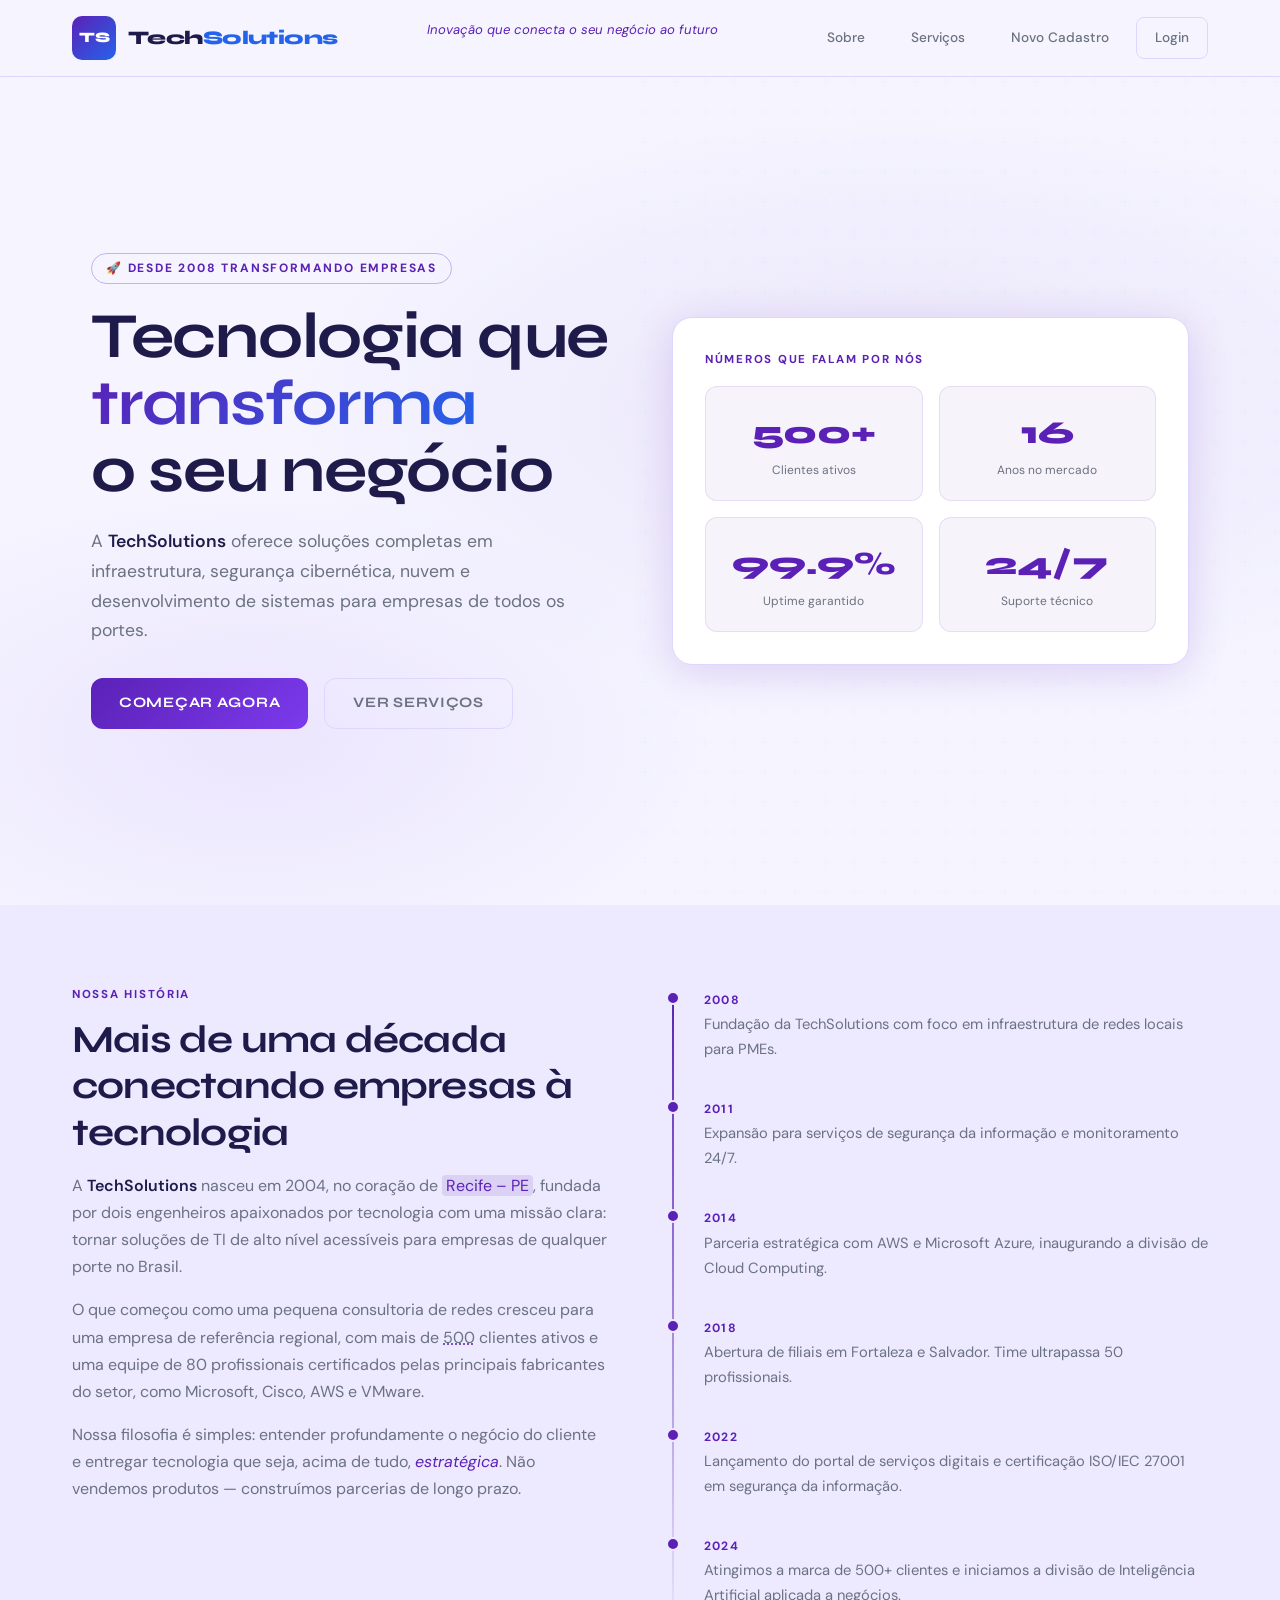
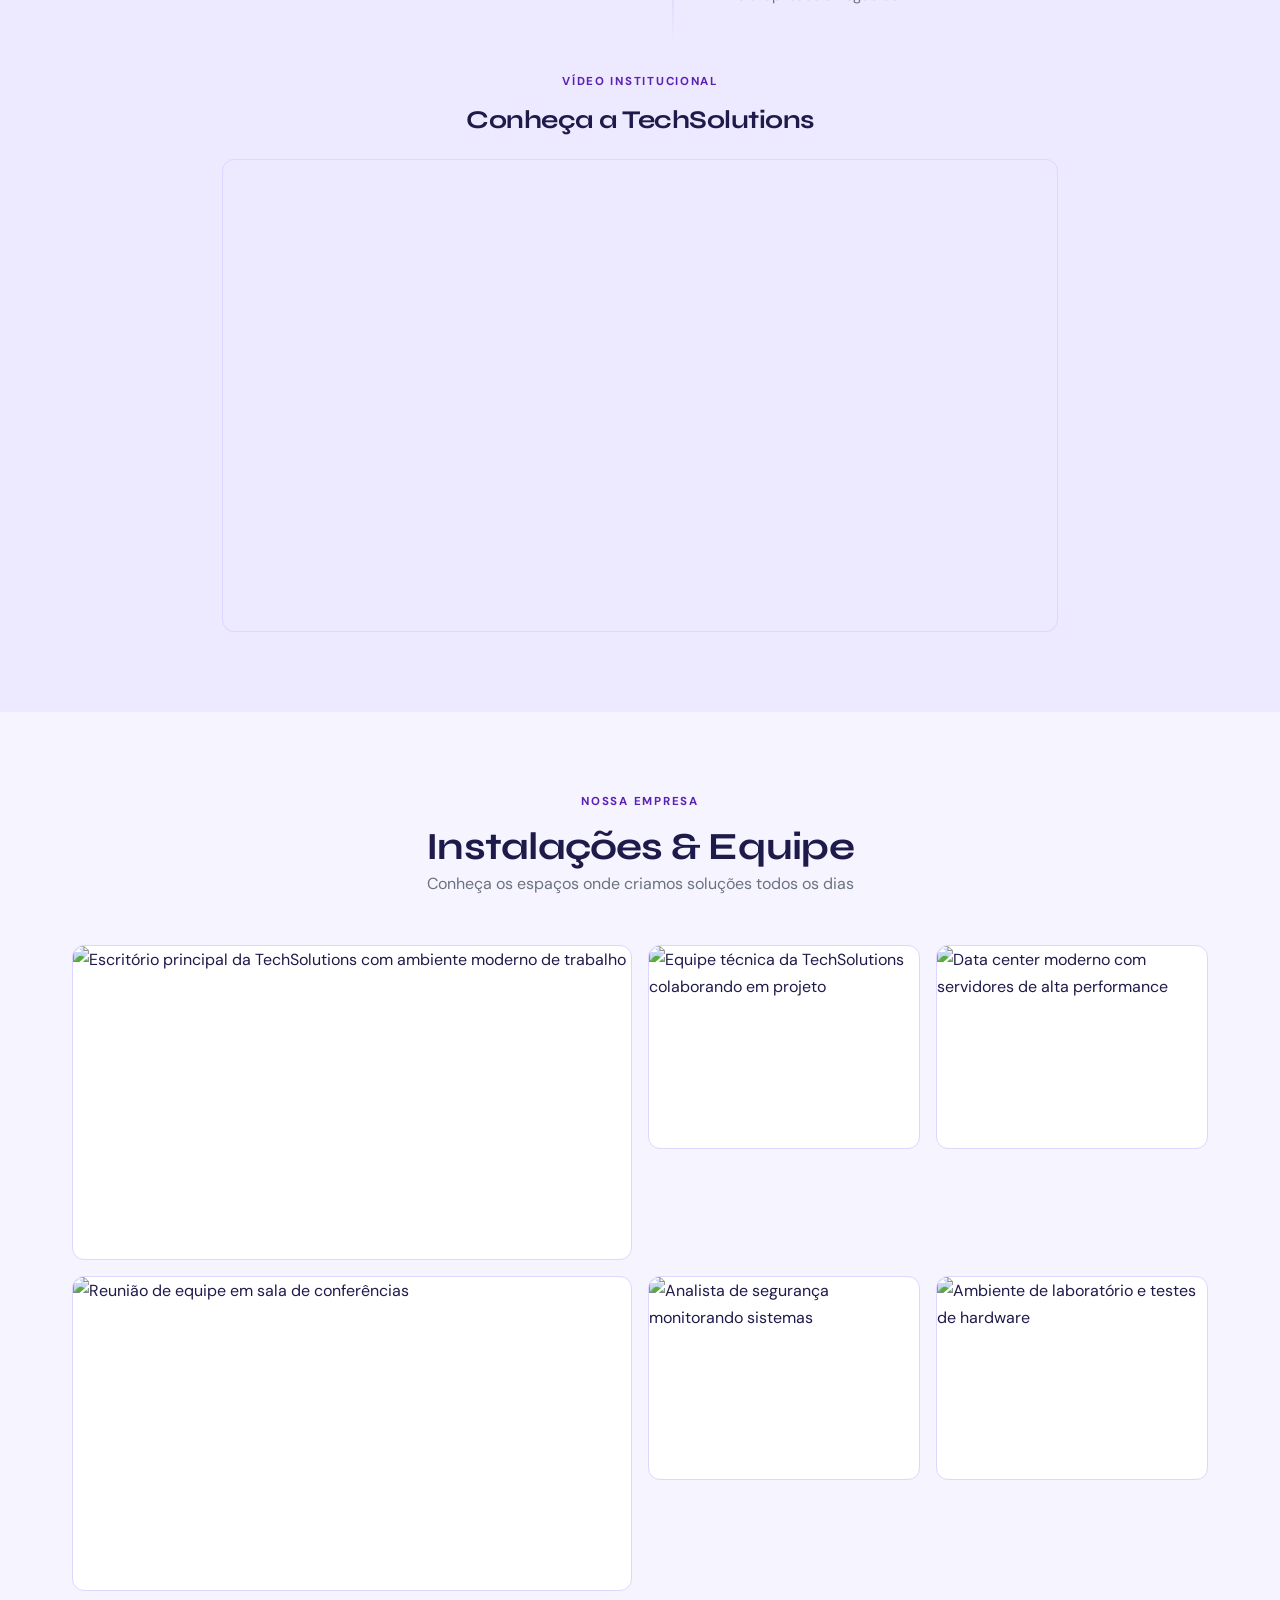
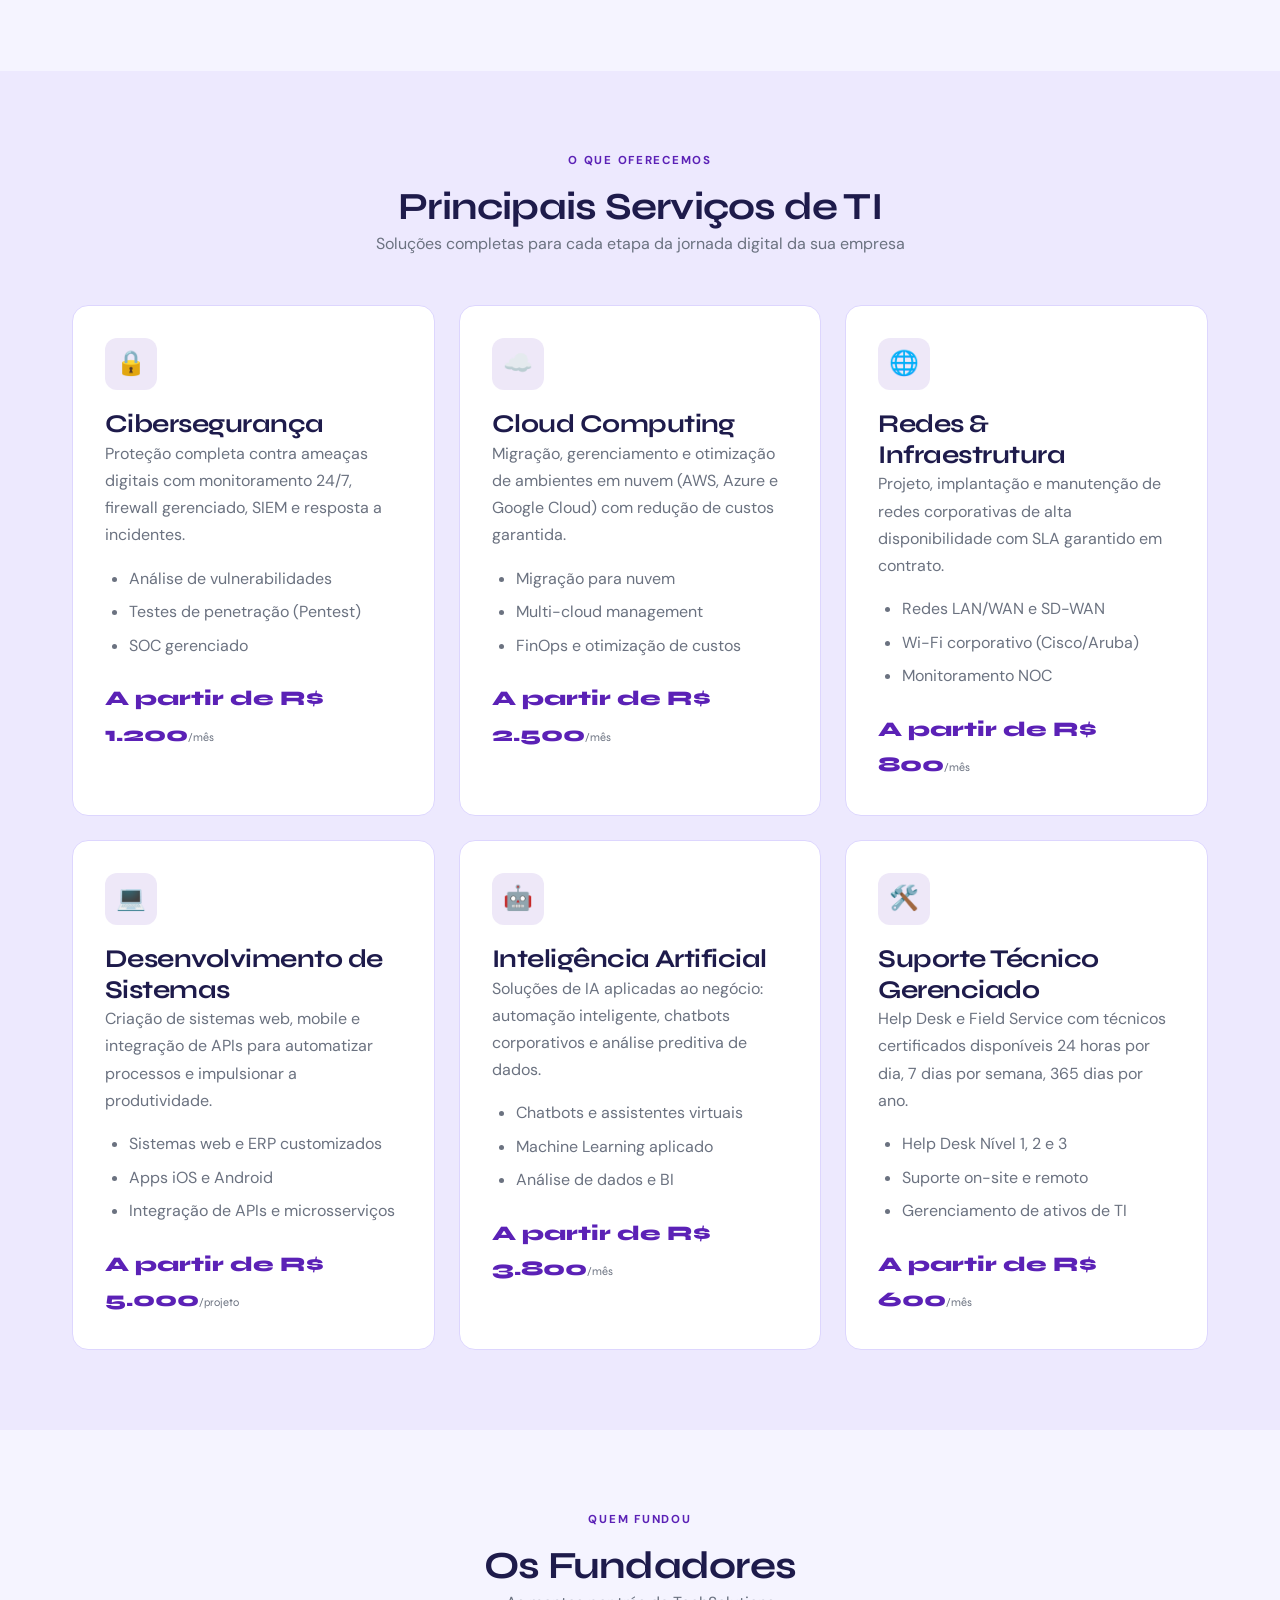
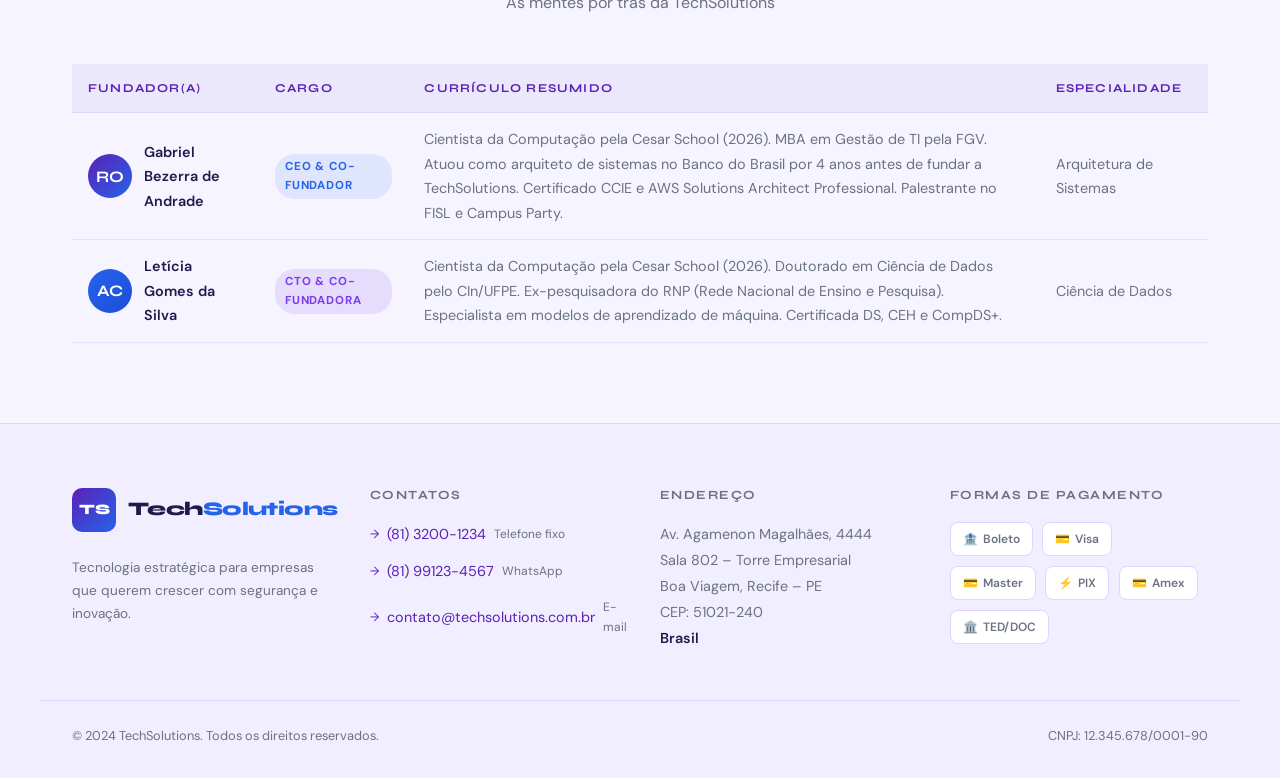
==== projeto_site/index.html @ 1d46d471 "Add files via upload" ====
<!DOCTYPE html>
<html lang="pt-BR">
<head>
  <meta charset="UTF-8" />
  <meta name="viewport" content="width=device-width, initial-scale=1.0" />
  <title>TechSolutions – Tecnologia que transforma</title>
  <link rel="stylesheet" href="style.css" />
  <style>

    header {
      position: sticky;
      top: 0;
      z-index: 100;
      background: rgba(245, 244, 255, 0.92);
      backdrop-filter: blur(20px);
      border-bottom: 1px solid var(--cor-borda);
    }

    .header-inner {
      display: flex;
      align-items: center;
      justify-content: space-between;
      padding: 1rem 2rem;
      max-width: 1200px;
      margin: 0 auto;
    }

    .header-frase {
      font-size: 0.82rem;
      color: var(--cor-texto-suave);
      font-style: italic;
      display: none;
    }

    nav[data-tipo="principal"] {
      display: flex;
      align-items: center;
      gap: 0.5rem;
    }

    nav[data-tipo="principal"] a {
      padding: 8px 18px;
      border-radius: 8px;
      font-size: 0.85rem;
      font-weight: 500;
      color: var(--cor-texto-suave);
      transition: var(--transicao);
      border: 1.5px solid transparent;
    }

    nav[data-tipo="principal"] a:hover {
      color: var(--cor-primaria);
      text-shadow: none;
      background: rgba(91, 33, 182, 0.06);
    }

    nav[data-tipo="principal"] a.link-login {
      border-color: var(--cor-borda);
    }

    nav[data-tipo="principal"] a.link-login:hover {
      border-color: var(--cor-primaria);
      color: var(--cor-primaria);
    }

    .link-servicos {
      display: none; 
    }

    body.logado .link-servicos {
      display: inline-flex;
      align-items: center;
      padding: 8px 18px;
      background: linear-gradient(135deg, var(--cor-primaria), #2563eb);
      border-radius: 8px;
      font-size: 0.85rem;
      font-weight: 700;
      color: #fff !important;
      text-shadow: none !important;
    }

    .hero {
      min-height: 92vh;
      display: flex;
      align-items: center;
      background:
        radial-gradient(ellipse 80% 60% at 70% 40%, rgba(91,33,182,0.07) 0%, transparent 60%),
        radial-gradient(ellipse 60% 50% at 20% 80%, rgba(124,58,237,0.08) 0%, transparent 60%),
        var(--cor-fundo);
      overflow: hidden;
      position: relative;
    }

    .hero::before {
      content: '';
      position: absolute;
      top: 0; right: 0;
      width: 50%;
      height: 100%;
      background: url("data:image/svg+xml,%3Csvg width='60' height='60' viewBox='0 0 60 60' xmlns='http://www.w3.org/2000/svg'%3E%3Cg fill='none' fill-rule='evenodd'%3E%3Cg fill='%2300d4ff' fill-opacity='0.03'%3E%3Cpath d='M36 34v-4h-2v4h-4v2h4v4h2v-4h4v-2h-4zm0-30V0h-2v4h-4v2h4v4h2V6h4V4h-4zM6 34v-4H4v4H0v2h4v4h2v-4h4v-2H6zM6 4V0H4v4H0v2h4v4h2V6h4V4H6z'/%3E%3C/g%3E%3C/g%3E%3C/svg%3E") repeat;
      opacity: 0.5;
      pointer-events: none;
    }

    .hero-conteudo {
      max-width: 1200px;
      margin: 0 auto;
      padding: 0 2rem;
      display: grid;
      grid-template-columns: 1fr 1fr;
      gap: 4rem;
      align-items: center;
    }

    .hero-texto { animation: fadeInUp 0.7s ease both; }

    .hero-kicker {
      display: inline-block;
      font-size: 0.75rem;
      font-weight: 700;
      text-transform: uppercase;
      letter-spacing: 0.15em;
      color: var(--cor-primaria);
      margin-bottom: 1.2rem;
      padding: 4px 14px;
      border: 1px solid rgba(91,33,182,0.3);
      border-radius: 20px;
    }

    .hero-titulo {
      font-size: clamp(2.5rem, 5vw, 4rem);
      line-height: 1.05;
      margin-bottom: 1.4rem;
    }

    .hero-titulo .destaque {
      background: linear-gradient(135deg, var(--cor-primaria), var(--cor-secundaria));
      -webkit-background-clip: text;
      -webkit-text-fill-color: transparent;
      background-clip: text;
    }

    .hero-desc {
      font-size: 1.1rem;
      margin-bottom: 2rem;
      max-width: 480px;
    }

    .hero-ctas {
      display: flex;
      gap: 1rem;
      flex-wrap: wrap;
    }

    .hero-visual {
      animation: fadeInUp 0.7s 0.2s ease both;
      display: flex;
      justify-content: center;
    }

    .hero-card {
      background: var(--cor-card);
      border: 1px solid var(--cor-borda);
      border-radius: 20px;
      padding: 2rem;
      width: 100%;
      max-width: 580px;
      box-shadow: var(--sombra-forte);
      animation: glow 3s ease-in-out infinite;
    }

    .stat-grid {
      display: grid;
      grid-template-columns: 1fr 1fr;
      gap: 1rem;
      margin-top: 1rem;
    }

    .stat-item {
      background: rgba(91,33,182,0.05);
      border: 1px solid rgba(91,33,182,0.1);
      border-radius: 12px;
      padding: 1.2rem;
      text-align: center;
    }

    .stat-num {
      font-family: var(--fonte-titulo);
      font-size: 2rem;
      font-weight: 800;
      color: var(--cor-primaria);
    }

    .stat-label {
      font-size: 0.75rem;
      color: var(--cor-texto-suave);
      margin: 0;
    }

    /* --- Seções gerais --- */
    section {
      padding: 5rem 0;
    }

    .section-header {
      text-align: center;
      margin-bottom: 3rem;
    }

    .section-kicker {
      font-size: 0.72rem;
      font-weight: 700;
      text-transform: uppercase;
      letter-spacing: 0.15em;
      color: var(--cor-primaria);
      margin-bottom: 0.8rem;
    }

    .sobre {
      background: var(--cor-fundo2);
    }

    .sobre-grid {
      display: grid;
      grid-template-columns: 1fr 1fr;
      gap: 4rem;
      align-items: start;
      max-width: 1200px;
      margin: 0 auto;
      padding: 0 2rem;
    }

    .timeline {
      position: relative;
      padding-left: 2rem;
    }

    .timeline::before {
      content: '';
      position: absolute;
      left: 0;
      top: 8px;
      bottom: 0;
      width: 2px;
      background: linear-gradient(180deg, var(--cor-primaria), transparent);
    }

    .timeline-item {
      position: relative;
      margin-bottom: 2rem;
    }

    .timeline-item::before {
      content: '';
      position: absolute;
      left: -2.4rem;
      top: 6px;
      width: 10px;
      height: 10px;
      border-radius: 50%;
      background: var(--cor-primaria);
      border: 2px solid var(--cor-fundo2);
    }

    .timeline-ano {
      font-size: 0.75rem;
      color: var(--cor-primaria);
      font-weight: 700;
      text-transform: uppercase;
      letter-spacing: 0.1em;
    }

    .timeline-texto { font-size: 0.92rem; }

    /* --- Vídeo --- */
    .video-wrapper {
      position: relative;
      padding-bottom: 56.25%;
      height: 0;
      overflow: hidden;
      border-radius: var(--raio);
      border: 1px solid var(--cor-borda);
    }

    .video-wrapper iframe {
      position: absolute;
      top: 0; left: 0;
      width: 100%;
      height: 100%;
    }

    .galeria {
      background: var(--cor-fundo);
    }

    .galeria-grid {
      display: grid;
      grid-template-columns: repeat(4, 1fr);
      grid-template-rows: auto auto;
      gap: 1rem;
      max-width: 1200px;
      margin: 0 auto;
      padding: 0 2rem;
    }

    .galeria-item {
      border-radius: var(--raio);
      overflow: hidden;
      position: relative;
      background: var(--cor-card);
      border: 1px solid var(--cor-borda);
      aspect-ratio: 4/3;
    }

    .galeria-item:nth-child(1) {
      grid-column: span 2;
      aspect-ratio: 16/9;
    }

    .galeria-item:nth-child(4) {
      grid-column: span 2;
      aspect-ratio: 16/9;
    }

    .galeria-item figure {
      width: 100%;
      height: 100%;
      margin: 0;
    }

    .galeria-item img {
      width: 100%;
      height: 100%;
      object-fit: cover;
      transition: transform 0.5s ease;
      display: block;
    }

    .galeria-item:hover img {
      transform: scale(1.05);
    }

    .galeria-item figcaption {
      position: absolute;
      bottom: 0;
      left: 0;
      right: 0;
      padding: 0.8rem 1rem;
      background: linear-gradient(transparent, rgba(0,0,0,0.7));
      font-size: 0.8rem;
      color: rgba(255,255,255,0.8);
      opacity: 0;
      transition: var(--transicao);
    }

    .galeria-item:hover figcaption {
      opacity: 1;
    }

    /* Placeholder SVG interno para as imagens */
    .img-placeholder {
      width: 100%;
      height: 100%;
      display: flex;
      flex-direction: column;
      align-items: center;
      justify-content: center;
      gap: 0.5rem;
      color: var(--cor-texto-suave);
      font-size: 0.8rem;
    }

    .img-placeholder svg {
      opacity: 0.3;
    }

    /* --- Serviços --- */
    .servicos {
      background: var(--cor-fundo2);
      overflow: hidden;
    }

    .servicos-grid {
      display: grid;
      grid-template-columns: repeat(3, 1fr);
      gap: 1.5rem;
      max-width: 1200px;
      margin: 0 auto;
      padding: 0 2rem;
    }

    .servico-card {
      background: var(--cor-card);
      border: 1px solid var(--cor-borda);
      border-radius: 16px;
      padding: 2rem;
      transition: var(--transicao);
      position: relative;
      overflow: hidden;
    }

    .servico-card::before {
      content: '';
      position: absolute;
      top: 0; left: 0;
      right: 0;
      height: 3px;
      background: linear-gradient(90deg, var(--cor-primaria), var(--cor-secundaria));
      opacity: 0;
      transition: var(--transicao);
    }

    .servico-card:hover {
      transform: translateY(-4px);
      border-color: rgba(91,33,182,0.2);
      box-shadow: var(--sombra-forte);
    }

    .servico-card:hover::before {
      opacity: 1;
    }

    .servico-icone {
      width: 52px;
      height: 52px;
      border-radius: 12px;
      background: rgba(91,33,182,0.1);
      display: flex;
      align-items: center;
      justify-content: center;
      margin-bottom: 1.2rem;
      font-size: 1.5rem;
    }

    .servico-preco {
      display: inline-block;
      margin-top: 1rem;
      font-family: var(--fonte-titulo);
      font-size: 1.3rem;
      font-weight: 800;
      color: var(--cor-primaria);
    }

    .servico-preco small {
      font-size: 0.7rem;
      color: var(--cor-texto-suave);
      font-weight: 400;
    }

    /* --- Fundadores --- */
    .fundadores { background: var(--cor-fundo); }

    .fundadores-wrapper {
      max-width: 1200px;
      margin: 0 auto;
      padding: 0 2rem;
      overflow-x: auto;
    }

    /* Uso de tabela para layout de fundadores */
    table.tabela-fundadores {
      width: 100%;
      border-collapse: separate;
      border-spacing: 0;
    }

    table.tabela-fundadores thead {
      position: sticky;
      top: 0;
    }

    table.tabela-fundadores tbody tr {
      transition: var(--transicao);
    }

    table.tabela-fundadores td:first-child {
      font-weight: 600;
      color: var(--cor-texto);
    }

    .avatar-cell {
      display: flex;
      align-items: center;
      gap: 12px;
    }

    .avatar {
      width: 44px;
      height: 44px;
      border-radius: 50%;
      background: linear-gradient(135deg, var(--cor-primaria), var(--cor-secundaria));
      display: flex;
      align-items: center;
      justify-content: center;
      font-family: var(--fonte-titulo);
      font-weight: 700;
      font-size: 1rem;
      color: #fff;
      flex-shrink: 0;
    }

    /* --- Footer --- */
    footer {
      background: #f0eeff;
      border-top: 1px solid var(--cor-borda);
      padding: 4rem 0 2rem;
    }

    .footer-grid {
      display: grid;
      grid-template-columns: 1fr 1fr 1fr 1fr;
      gap: 2rem;
      max-width: 1200px;
      margin: 0 auto;
      padding: 0 2rem 3rem;
      border-bottom: 1px solid var(--cor-borda);
    }

    .footer-col h4 {
      font-size: 0.78rem;
      text-transform: uppercase;
      letter-spacing: 0.12em;
      color: var(--cor-texto-suave);
      margin-bottom: 1.2rem;
    }

    /* Lista de contatos no footer */
    ul.lista-contatos {
      list-style: none;
      padding: 0;
    }

    ul.lista-contatos li {
      display: flex;
      align-items: center;
      gap: 8px;
      margin-bottom: 0.8rem;
      font-size: 0.9rem;
    }

    ul.lista-contatos li::before {
      content: '→';
      color: var(--cor-primaria);
      font-size: 0.75rem;
    }

    /* Ícones de pagamento */
    .pagamentos {
      display: flex;
      flex-wrap: wrap;
      gap: 0.6rem;
      margin-top: 0.5rem;
    }

    .pagamento-item {
      background: var(--cor-card);
      border: 1px solid var(--cor-borda);
      border-radius: 8px;
      padding: 6px 12px;
      font-size: 0.75rem;
      font-weight: 600;
      color: var(--cor-texto-suave);
      display: flex;
      align-items: center;
      gap: 5px;
    }

    .pagamento-item figure {
      margin: 0;
      line-height: 1;
    }

    .footer-bottom {
      max-width: 1200px;
      margin: 0 auto;
      padding: 1.5rem 2rem 0;
      display: flex;
      justify-content: space-between;
      align-items: center;
      font-size: 0.8rem;
      color: var(--cor-texto-suave);
    }

    /* --- Responsivo --- */
    @media (max-width: 768px) {
      .hero-conteudo { grid-template-columns: 1fr; }
      .hero-visual { display: none; }
      .sobre-grid { grid-template-columns: 1fr; }
      .servicos-grid { grid-template-columns: 1fr; }
      .galeria-grid { grid-template-columns: 1fr 1fr; }
      .galeria-item:nth-child(1),
      .galeria-item:nth-child(4) { grid-column: span 2; }
      .footer-grid { grid-template-columns: 1fr 1fr; }
      .header-inner { flex-wrap: wrap; gap: 1rem; }
      nav[data-tipo="principal"] { flex-wrap: wrap; }
    }

    @media (min-width: 900px) {
      .header-frase { display: block; }
    }
  </style>
</head>
<body>

<!-- ===================== HEADER ===================== -->
<header>
  <div class="header-inner">

    <a href="index.html" class="logo">
      <div class="logo-icone">TS</div>
      <span class="logo-texto">Tech<span>Solutions</span></span>
    </a>

    <p class="header-frase"><em>Inovação que conecta o seu negócio ao futuro</em></p>

    <nav data-tipo="principal" aria-label="Navegação principal">
      <a href="#sobre">Sobre</a>
      <a href="#servicos">Serviços</a>
      <a href="cadastro.html">Novo Cadastro</a>
      <a href="login.html" class="link-login">Login</a>
      <a href="solicitacao.html" class="link-servicos">Solicitar Serviço</a>
    </nav>

  </div>
</header>

<!-- ===================== HERO ===================== -->
<main>
  <section class="hero" id="home">
    <div class="hero-conteudo">

      <div class="hero-texto">
        <span class="hero-kicker">🚀 Desde 2008 transformando empresas</span>
        <h1 class="hero-titulo">
          Tecnologia que<br>
          <span class="destaque">transforma</span><br>
          o seu negócio
        </h1>
        <p class="hero-desc">
          A <strong>TechSolutions</strong> oferece soluções completas em
          infraestrutura, segurança cibernética, nuvem e desenvolvimento de sistemas
          para empresas de todos os portes.
        </p>
        <div class="hero-ctas">
          <a href="cadastro.html" class="btn btn-primario">Começar Agora</a>
          <a href="#servicos" class="btn btn-secundario">Ver Serviços</a>
        </div>
      </div>

      <div class="hero-visual">
        <div class="hero-card">
          <p class="section-kicker">Números que falam por nós</p>
          <div class="stat-grid">
            <div class="stat-item">
              <div class="stat-num">500+</div>
              <p class="stat-label">Clientes ativos</p>
            </div>
            <div class="stat-item">
              <div class="stat-num">16</div>
              <p class="stat-label">Anos no mercado</p>
            </div>
            <div class="stat-item">
              <div class="stat-num">99.9%</div>
              <p class="stat-label">Uptime garantido</p>
            </div>
            <div class="stat-item">
              <div class="stat-num">24/7</div>
              <p class="stat-label">Suporte técnico</p>
            </div>
          </div>
        </div>
      </div>

    </div>
  </section>

  <!-- ===================== SOBRE / HISTÓRIA ===================== -->
  <section class="sobre" id="sobre">
    <div class="sobre-grid">

      <div>
        <p class="section-kicker">Nossa história</p>
        <h2>Mais de uma década conectando empresas à tecnologia</h2>
        <p class="mt-2">
          A <strong>TechSolutions</strong> nasceu em 2004, no coração de
          <mark>Recife – PE</mark>, fundada por dois engenheiros apaixonados por
          tecnologia com uma missão clara: tornar soluções de TI de alto nível
          acessíveis para empresas de qualquer porte no Brasil.
        </p>
        <p>
          O que começou como uma pequena consultoria de redes cresceu para uma
          empresa de referência regional, com mais de <abbr title="quinhentos">500</abbr>
          clientes ativos e uma equipe de 80 profissionais certificados pelas
          principais fabricantes do setor, como Microsoft, Cisco, AWS e VMware.
        </p>
        <p>
          Nossa filosofia é simples: entender profundamente o negócio do cliente
          e entregar tecnologia que seja, acima de tudo, <em>estratégica</em>.
          Não vendemos produtos — construímos parcerias de longo prazo.
        </p>
      </div>

      <div class="timeline" aria-label="Linha do tempo da empresa">
        <div class="timeline-item">
          <span class="timeline-ano">2008</span>
          <p class="timeline-texto">Fundação da TechSolutions com foco em infraestrutura de redes locais para PMEs.</p>
        </div>
        <div class="timeline-item">
          <span class="timeline-ano">2011</span>
          <p class="timeline-texto">Expansão para serviços de segurança da informação e monitoramento 24/7.</p>
        </div>
        <div class="timeline-item">
          <span class="timeline-ano">2014</span>
          <p class="timeline-texto">Parceria estratégica com AWS e Microsoft Azure, inaugurando a divisão de Cloud Computing.</p>
        </div>
        <div class="timeline-item">
          <span class="timeline-ano">2018</span>
          <p class="timeline-texto">Abertura de filiais em Fortaleza e Salvador. Time ultrapassa 50 profissionais.</p>
        </div>
        <div class="timeline-item">
          <span class="timeline-ano">2022</span>
          <p class="timeline-texto">Lançamento do portal de serviços digitais e certificação ISO/IEC 27001 em segurança da informação.</p>
        </div>
        <div class="timeline-item">
          <span class="timeline-ano">2024</span>
          <p class="timeline-texto">Atingimos a marca de 500+ clientes e iniciamos a divisão de Inteligência Artificial aplicada a negócios.</p>
        </div>
      </div>

    </div>

    <!-- Vídeo Institucional em Streaming -->
    <div class="container mt-4" style="max-width:900px;">
      <p class="section-kicker text-center">Vídeo Institucional</p>
      <h3 class="text-center mb-3">Conheça a TechSolutions</h3>
      <div class="video-wrapper">
        <!-- Vídeo institucional hospedado no YouTube, exibido em streaming via embed -->
        <iframe
          src="https://youtu.be/9SHvl63CLfs?si=bsSxj25ydCfGZtMw"
          title="Vídeo Institucional – TechSolutions"
          frameborder="0"
          allow="accelerometer; autoplay; clipboard-write; encrypted-media; gyroscope; picture-in-picture"
          allowfullscreen
          loading="lazy">
        </iframe>
      </div>
    </div>

  </section>

  <!-- ===================== GALERIA ===================== -->
  <section class="galeria" id="galeria">
    <div class="section-header container">
      <p class="section-kicker">Nossa empresa</p>
      <h2>Instalações &amp; Equipe</h2>
      <p class="text-suave">Conheça os espaços onde criamos soluções todos os dias</p>
    </div>

    <div class="galeria-grid">

      <div class="galeria-item">
        <figure>
          <img
            src="https://images.unsplash.com/photo-1497366216548-37526070297c?w=800&q=80"
            alt="Escritório principal da TechSolutions com ambiente moderno de trabalho"
            width="800" height="450"
            loading="lazy" />
          <figcaption>Sede principal – Recife, PE</figcaption>
        </figure>
      </div>

      <div class="galeria-item">
        <figure>
          <img
            src="https://images.unsplash.com/photo-1522071820081-009f0129c71c?w=600&q=80"
            alt="Equipe técnica da TechSolutions colaborando em projeto"
            width="600" height="450"
            loading="lazy" />
          <figcaption>Time de desenvolvimento</figcaption>
        </figure>
      </div>

      <div class="galeria-item">
        <figure>
          <img
            src="https://images.unsplash.com/photo-1558494949-ef010cbdcc31?w=600&q=80"
            alt="Data center moderno com servidores de alta performance"
            width="600" height="450"
            loading="lazy" />
          <figcaption>Data Center – infraestrutura de ponta</figcaption>
        </figure>
      </div>

      <div class="galeria-item">
        <figure>
          <img
            src="https://images.unsplash.com/photo-1600880292203-757bb62b4baf?w=800&q=80"
            alt="Reunião de equipe em sala de conferências"
            width="800" height="450"
            loading="lazy" />
          <figcaption>Sala de operações e suporte 24/7</figcaption>
        </figure>
      </div>

      <div class="galeria-item">
        <figure>
          <img
            src="https://images.unsplash.com/photo-1573164713988-8665fc963095?w=600&q=80"
            alt="Analista de segurança monitorando sistemas"
            width="600" height="450"
            loading="lazy" />
          <figcaption>Centro de Operações de Segurança (SOC)</figcaption>
        </figure>
      </div>

      <div class="galeria-item">
        <figure>
          <img
            src="https://images.unsplash.com/photo-1531297484001-80022131f5a1?w=600&q=80"
            alt="Ambiente de laboratório e testes de hardware"
            width="600" height="450"
            loading="lazy" />
          <figcaption>Laboratório de inovação</figcaption>
        </figure>
      </div>

    </div>
  </section>

  <!-- ===================== SERVIÇOS ===================== -->
  <section class="servicos" id="servicos">
    <div class="section-header container">
      <p class="section-kicker">O que oferecemos</p>
      <h2>Principais Serviços de TI</h2>
      <p class="text-suave">Soluções completas para cada etapa da jornada digital da sua empresa</p>
    </div>

    <div class="servicos-grid">

      <article class="servico-card">
        <div class="servico-icone">🔒</div>
        <h3>Cibersegurança</h3>
        <p>Proteção completa contra ameaças digitais com monitoramento 24/7, firewall gerenciado, SIEM e resposta a incidentes.</p>
        <ul>
          <li>Análise de vulnerabilidades</li>
          <li>Testes de penetração (Pentest)</li>
          <li>SOC gerenciado</li>
        </ul>
        <span class="servico-preco">A partir de R$ 1.200<small>/mês</small></span>
      </article>

      <article class="servico-card">
        <div class="servico-icone">☁️</div>
        <h3>Cloud Computing</h3>
        <p>Migração, gerenciamento e otimização de ambientes em nuvem (AWS, Azure e Google Cloud) com redução de custos garantida.</p>
        <ul>
          <li>Migração para nuvem</li>
          <li>Multi-cloud management</li>
          <li>FinOps e otimização de custos</li>
        </ul>
        <span class="servico-preco">A partir de R$ 2.500<small>/mês</small></span>
      </article>

      <article class="servico-card">
        <div class="servico-icone">🌐</div>
        <h3>Redes &amp; Infraestrutura</h3>
        <p>Projeto, implantação e manutenção de redes corporativas de alta disponibilidade com SLA garantido em contrato.</p>
        <ul>
          <li>Redes LAN/WAN e SD-WAN</li>
          <li>Wi-Fi corporativo (Cisco/Aruba)</li>
          <li>Monitoramento NOC</li>
        </ul>
        <span class="servico-preco">A partir de R$ 800<small>/mês</small></span>
      </article>

      <article class="servico-card">
        <div class="servico-icone">💻</div>
        <h3>Desenvolvimento de Sistemas</h3>
        <p>Criação de sistemas web, mobile e integração de APIs para automatizar processos e impulsionar a produtividade.</p>
        <ul>
          <li>Sistemas web e ERP customizados</li>
          <li>Apps iOS e Android</li>
          <li>Integração de APIs e microsserviços</li>
        </ul>
        <span class="servico-preco">A partir de R$ 5.000<small>/projeto</small></span>
      </article>

      <article class="servico-card">
        <div class="servico-icone">🤖</div>
        <h3>Inteligência Artificial</h3>
        <p>Soluções de IA aplicadas ao negócio: automação inteligente, chatbots corporativos e análise preditiva de dados.</p>
        <ul>
          <li>Chatbots e assistentes virtuais</li>
          <li>Machine Learning aplicado</li>
          <li>Análise de dados e BI</li>
        </ul>
        <span class="servico-preco">A partir de R$ 3.800<small>/mês</small></span>
      </article>

      <article class="servico-card">
        <div class="servico-icone">🛠️</div>
        <h3>Suporte Técnico Gerenciado</h3>
        <p>Help Desk e Field Service com técnicos certificados disponíveis 24 horas por dia, 7 dias por semana, 365 dias por ano.</p>
        <ul>
          <li>Help Desk Nível 1, 2 e 3</li>
          <li>Suporte on-site e remoto</li>
          <li>Gerenciamento de ativos de TI</li>
        </ul>
        <span class="servico-preco">A partir de R$ 600<small>/mês</small></span>
      </article>

    </div>
  </section>

  <!-- ===================== FUNDADORES ===================== -->
  <section class="fundadores" id="fundadores">
    <div class="section-header container">
      <p class="section-kicker">Quem fundou</p>
      <h2>Os Fundadores</h2>
      <p class="text-suave">As mentes por trás da TechSolutions</p>
    </div>

    <div class="fundadores-wrapper">
      <table class="tabela-fundadores" aria-label="Tabela de fundadores da empresa">
        <thead>
          <tr>
            <th scope="col">Fundador(a)</th>
            <th scope="col">Cargo</th>
            <th scope="col">Currículo Resumido</th>
            <th scope="col">Especialidade</th>
          </tr>
        </thead>
        <tbody>
          <tr>
            <td>
              <div class="avatar-cell">
                <div class="avatar">RO</div>
                <strong>Gabriel Bezerra de Andrade</strong>
              </div>
            </td>
            <td><span class="badge badge-info">CEO &amp; Co-fundador</span></td>
            <td>
              Cientista da Computação pela Cesar School (2026). MBA em Gestão de TI pela FGV.
              Atuou como arquiteto de sistemas no Banco do Brasil por 4 anos antes de
              fundar a TechSolutions. Certificado CCIE e AWS Solutions Architect Professional.
              Palestrante no FISL e Campus Party.
            </td>
            <td>Arquitetura de Sistemas</td>
          </tr>
          <tr>
            <td>
              <div class="avatar-cell">
                <div class="avatar" style="background: linear-gradient(135deg, var(--cor-secundaria), #1d4ed8);">AC</div>
                <strong>Letícia Gomes da Silva</strong>
              </div>
            </td>
            <td><span class="badge badge-aviso">CTO &amp; Co-fundadora</span></td>
            <td>
              Cientista da Computação pela Cesar School (2026). Doutorado em Ciência de Dados pelo CIn/UFPE. 
              Ex-pesquisadora do RNP (Rede Nacional de
              Ensino e Pesquisa). Especialista em modelos de aprendizado de máquina.
              Certificada DS, CEH e CompDS+.
            </td>
            <td>Ciência de Dados</td>
          </tr>
        </tbody>
      </table>
    </div>
  </section>

</main>

<!-- ===================== FOOTER ===================== -->
<footer>
  <div class="footer-grid">

    <!-- Coluna 1: Sobre -->
    <div class="footer-col">
      <a href="index.html" class="logo mb-3" style="display:flex;">
        <div class="logo-icone">TS</div>
        <span class="logo-texto">Tech<span>Solutions</span></span>
      </a>
      <p style="font-size:0.85rem;">
        Tecnologia estratégica para empresas que querem crescer com segurança e inovação.
      </p>
    </div>

    <!-- Coluna 2: Contatos -->
    <div class="footer-col">
      <h4>Contatos</h4>
      <ul class="lista-contatos">
        <li>
          <a href="tel:+558132001234">(81) 3200-1234</a>
          <span style="font-size:0.75rem; color: var(--cor-texto-suave);">Telefone fixo</span>
        </li>
        <li>
          <a href="https://wa.me/5581991234567" target="_blank" rel="noopener">(81) 99123-4567</a>
          <span style="font-size:0.75rem; color: var(--cor-texto-suave);">WhatsApp</span>
        </li>
        <li>
          <a href="mailto:contato@techsolutions.com.br">contato@techsolutions.com.br</a>
          <span style="font-size:0.75rem; color: var(--cor-texto-suave);">E-mail</span>
        </li>
      </ul>
    </div>

    <!-- Coluna 3: Endereço -->
    <div class="footer-col">
      <h4>Endereço</h4>
      <address style="font-style:normal; font-size:0.9rem; color: var(--cor-texto-suave); line-height:1.8;">
        Av. Agamenon Magalhães, 4444<br>
        Sala 802 – Torre Empresarial<br>
        Boa Viagem, Recife – PE<br>
        CEP: 51021-240<br>
        <strong>Brasil</strong>
      </address>
    </div>

    <!-- Coluna 4: Formas de pagamento -->
    <div class="footer-col">
      <h4>Formas de Pagamento</h4>
      <div class="pagamentos">
        <div class="pagamento-item">
          <figure aria-label="Boleto bancário">🏦</figure>
          Boleto
        </div>
        <div class="pagamento-item">
          <figure aria-label="Cartão de crédito Visa">💳</figure>
          Visa
        </div>
        <div class="pagamento-item">
          <figure aria-label="Mastercard">💳</figure>
          Master
        </div>
        <div class="pagamento-item">
          <figure aria-label="PIX">⚡</figure>
          PIX
        </div>
        <div class="pagamento-item">
          <figure aria-label="American Express">💳</figure>
          Amex
        </div>
        <div class="pagamento-item">
          <figure aria-label="Transferência bancária">🏛️</figure>
          TED/DOC
        </div>
      </div>
    </div>

  </div>

  <div class="footer-bottom">
    <span>© 2024 TechSolutions. Todos os direitos reservados.</span>
    <span>CNPJ: 12.345.678/0001-90</span>
  </div>
</footer>

<script>
  // Verifica se há login salvo na sessionStorage para exibir link de serviços
  (function verificarLogin() {
    if (sessionStorage.getItem('techsolutions_logado') === '1') {
      document.body.classList.add('logado');
    }
  })();
</script>

</body>
</html>
---- projeto_site/style.css ----
/* ==========================================
   TECHSOLUTIONS - ESTILOS GLOBAIS
   ========================================== */

@import url('https://fonts.googleapis.com/css2?family=Syne:wght@400;600;700;800&family=DM+Sans:ital,wght@0,300;0,400;0,500;1,300&display=swap');

/* --- Variáveis CSS --- */
:root {
  --cor-fundo: #f5f4ff;
  --cor-fundo2: #ede9fe;
  --cor-card: #ffffff;
  --cor-primaria: #5b21b6;
  --cor-secundaria: #2563eb;
  --cor-acento: #7c3aed;
  --cor-texto: #1e1b4b;
  --cor-texto-suave: #6b7280;
  --cor-borda: #ddd6fe;
  --cor-sucesso: #059669;
  --cor-erro: #dc2626;
  --fonte-titulo: 'Syne', sans-serif;
  --fonte-corpo: 'DM Sans', sans-serif;
  --sombra: 0 4px 24px rgba(91, 33, 182, 0.08);
  --sombra-forte: 0 8px 40px rgba(91, 33, 182, 0.16);
  --raio: 12px;
  --transicao: all 0.3s cubic-bezier(0.4, 0, 0.2, 1);
}

* { margin: 0; padding: 0; box-sizing: border-box; }
html { scroll-behavior: smooth; }

body {
  background-color: var(--cor-fundo);
  color: var(--cor-texto);
  font-family: var(--fonte-corpo);
  font-size: 16px;
  line-height: 1.7;
  min-height: 100vh;
}

h1, h2, h3, h4, h5, h6 {
  font-family: var(--fonte-titulo);
  font-weight: 700;
  line-height: 1.2;
  letter-spacing: -0.02em;
  color: var(--cor-texto);
}

h1 { font-size: clamp(2rem, 5vw, 3.5rem); }
h2 { font-size: clamp(1.5rem, 3vw, 2.5rem); }
h3 { font-size: clamp(1.2rem, 2vw, 1.8rem); }
h4 { font-size: 1.2rem; }

p { margin-bottom: 1rem; color: var(--cor-texto-suave); }
strong { color: var(--cor-texto); font-weight: 600; }
em { color: var(--cor-primaria); font-style: italic; }
abbr { text-decoration: underline dotted var(--cor-primaria); cursor: help; }
mark { background: rgba(91,33,182,0.12); color: var(--cor-primaria); padding: 0 4px; border-radius: 4px; }

a { color: var(--cor-primaria); text-decoration: none; transition: var(--transicao); }
a:hover { color: var(--cor-secundaria); }

ul, ol { padding-left: 1.5rem; }
li { margin-bottom: 0.4rem; color: var(--cor-texto-suave); }

input[type="text"], input[type="email"], input[type="password"],
input[type="tel"], input[type="date"], select, textarea {
  width: 100%;
  padding: 12px 16px;
  background: #fff;
  border: 1.5px solid var(--cor-borda);
  border-radius: var(--raio);
  color: var(--cor-texto);
  font-family: var(--fonte-corpo);
  font-size: 0.95rem;
  transition: var(--transicao);
  outline: none;
  appearance: none;
}

input:focus, select:focus, textarea:focus {
  border-color: var(--cor-primaria);
  box-shadow: 0 0 0 3px rgba(91, 33, 182, 0.12);
}

input::placeholder { color: #9ca3af; opacity: 1; }
select option { background: #fff; color: var(--cor-texto); }

label {
  display: block;
  margin-bottom: 6px;
  font-size: 0.85rem;
  font-weight: 500;
  color: var(--cor-texto-suave);
  text-transform: uppercase;
  letter-spacing: 0.05em;
}

.btn {
  display: inline-flex;
  align-items: center;
  gap: 8px;
  padding: 12px 28px;
  border: none;
  border-radius: var(--raio);
  font-family: var(--fonte-titulo);
  font-size: 0.9rem;
  font-weight: 700;
  letter-spacing: 0.05em;
  text-transform: uppercase;
  cursor: pointer;
  transition: var(--transicao);
}

.btn-primario { background: linear-gradient(135deg, var(--cor-primaria), var(--cor-acento)); color: #fff; }
.btn-primario:hover { transform: translateY(-2px); box-shadow: 0 8px 24px rgba(91,33,182,0.35); }

.btn-secundario { background: transparent; color: var(--cor-texto-suave); border: 1.5px solid var(--cor-borda); }
.btn-secundario:hover { border-color: var(--cor-primaria); color: var(--cor-primaria); transform: translateY(-2px); }

.btn-acento { background: linear-gradient(135deg, var(--cor-secundaria), #1d4ed8); color: #fff; }
.btn-acento:hover { transform: translateY(-2px); box-shadow: 0 8px 24px rgba(37,99,235,0.35); }

.card {
  background: var(--cor-card);
  border: 1px solid var(--cor-borda);
  border-radius: var(--raio);
  padding: 2rem;
  box-shadow: var(--sombra);
  transition: var(--transicao);
}
.card:hover { border-color: rgba(91,33,182,0.3); box-shadow: var(--sombra-forte); transform: translateY(-2px); }

table { width: 100%; border-collapse: collapse; font-size: 0.9rem; }
thead tr { background: rgba(91,33,182,0.06); }
th { padding: 14px 16px; text-align: left; font-family: var(--fonte-titulo); font-size: 0.75rem; text-transform: uppercase; letter-spacing: 0.1em; color: var(--cor-primaria); border-bottom: 1px solid var(--cor-borda); }
td { padding: 14px 16px; border-bottom: 1px solid rgba(221,214,254,0.6); color: var(--cor-texto-suave); }
tbody tr:hover { background: rgba(91,33,182,0.03); }

.logo { display: flex; align-items: center; gap: 12px; text-decoration: none; }
.logo-icone {
  width: 44px; height: 44px;
  background: linear-gradient(135deg, var(--cor-primaria), var(--cor-secundaria));
  border-radius: 10px;
  display: flex; align-items: center; justify-content: center;
  font-family: var(--fonte-titulo); font-weight: 800; color: #fff; font-size: 0.9rem;
  flex-shrink: 0;
}
.logo-texto { font-family: var(--fonte-titulo); font-weight: 800; font-size: 1.2rem; color: var(--cor-texto); letter-spacing: -0.03em; }
.logo-texto span { color: var(--cor-secundaria); }

.badge { display: inline-block; padding: 3px 10px; border-radius: 20px; font-size: 0.72rem; font-weight: 700; text-transform: uppercase; letter-spacing: 0.08em; }
.badge-info    { background: rgba(37,99,235,0.1);   color: var(--cor-secundaria); }
.badge-sucesso { background: rgba(5,150,105,0.1);   color: var(--cor-sucesso); }
.badge-aviso   { background: rgba(124,58,237,0.12); color: var(--cor-acento); }

.msg-erro    { background: rgba(220,38,38,0.07); border: 1px solid rgba(220,38,38,0.25); color: #b91c1c; padding: 12px 16px; border-radius: var(--raio); font-size: 0.9rem; margin-top: 8px; }
.msg-sucesso { background: rgba(5,150,105,0.08); border: 1px solid rgba(5,150,105,0.25); color: #065f46; padding: 12px 16px; border-radius: var(--raio); font-size: 0.9rem; margin-top: 8px; }
.msg-info    { background: rgba(91,33,182,0.06);  border: 1px solid rgba(91,33,182,0.15); color: var(--cor-texto-suave); padding: 12px 16px; border-radius: var(--raio); font-size: 0.85rem; }

hr { border: none; border-top: 1px solid var(--cor-borda); margin: 2rem 0; }

::-webkit-scrollbar { width: 8px; }
::-webkit-scrollbar-track { background: var(--cor-fundo); }
::-webkit-scrollbar-thumb { background: #c4b5fd; border-radius: 4px; }
::-webkit-scrollbar-thumb:hover { background: var(--cor-primaria); }

.container { max-width: 1200px; margin: 0 auto; padding: 0 2rem; }
.text-center { text-align: center; }
.text-primario { color: var(--cor-primaria); }
.text-suave { color: var(--cor-texto-suave); }
.flex { display: flex; }
.flex-center { display: flex; align-items: center; justify-content: center; }
.gap-1{gap:.5rem}.gap-2{gap:1rem}.gap-3{gap:1.5rem}
.mt-1{margin-top:.5rem}.mt-2{margin-top:1rem}.mt-3{margin-top:1.5rem}.mt-4{margin-top:2rem}
.mb-1{margin-bottom:.5rem}.mb-2{margin-bottom:1rem}.mb-3{margin-bottom:1.5rem}.mb-4{margin-bottom:2rem}

@keyframes fadeInUp { from{opacity:0;transform:translateY(24px)} to{opacity:1;transform:translateY(0)} }
@keyframes glow { 0%,100%{box-shadow:0 0 20px rgba(91,33,182,0.15)} 50%{box-shadow:0 0 40px rgba(91,33,182,0.3)} }
.anim-entrada { animation: fadeInUp 0.6s ease both; }

.pagina-form {
  min-height: 100vh;
  display: flex; flex-direction: column; align-items: center; justify-content: center;
  padding: 2rem;
  background: linear-gradient(135deg, #f5f4ff 0%, #ede9fe 50%, #dbeafe 100%);
}

.form-container {
  background: #fff;
  border: 1px solid var(--cor-borda);
  border-radius: 20px;
  padding: 2.5rem;
  width: 100%; max-width: 480px;
  box-shadow: 0 24px 80px rgba(91,33,182,0.12);
  animation: fadeInUp 0.5s ease both;
}

.form-container.largo { max-width: 680px; }

.form-header { text-align: center; margin-bottom: 2rem; }
.form-header .logo { justify-content: center; margin-bottom: 1.5rem; }
.form-header h1 { font-size: 1.5rem; margin-bottom: 0.4rem; }
.form-header p { font-size: 0.9rem; margin: 0; }

.form-grupo { margin-bottom: 1.2rem; }
.form-linha { display: grid; grid-template-columns: 1fr 1fr; gap: 1rem; }
.form-acoes { display: flex; gap: 0.8rem; margin-top: 1.5rem; }
.form-acoes .btn { flex: 1; justify-content: center; }
.form-rodape { text-align: center; margin-top: 1.5rem; font-size: 0.875rem; color: var(--cor-texto-suave); }

.campo-invalido { border-color: var(--cor-erro) !important; box-shadow: 0 0 0 3px rgba(220,38,38,0.1) !important; }
.erro-campo { color: #b91c1c; font-size: 0.78rem; margin-top: 4px; display: none; }

.radio-personalizado { display: flex; flex-wrap: wrap; gap: 0.6rem; margin-top: 0.4rem; }
.radio-personalizado label {
  display: flex; align-items: center; gap: 6px;
  padding: 8px 14px; border: 1.5px solid var(--cor-borda); border-radius: 8px;
  cursor: pointer; font-size: 0.85rem; font-weight: 400; text-transform: none; letter-spacing: 0;
  color: var(--cor-texto-suave); transition: var(--transicao);
}
.radio-personalizado input[type="radio"] { width: auto; accent-color: var(--cor-primaria); }
.radio-personalizado label:has(input:checked) { border-color: var(--cor-primaria); background: rgba(91,33,182,0.06); color: var(--cor-primaria); }

@media (max-width:600px) {
  .form-linha { grid-template-columns: 1fr; }
  .form-acoes { flex-direction: column; }
  .radio-personalizado { flex-direction: column; }
}
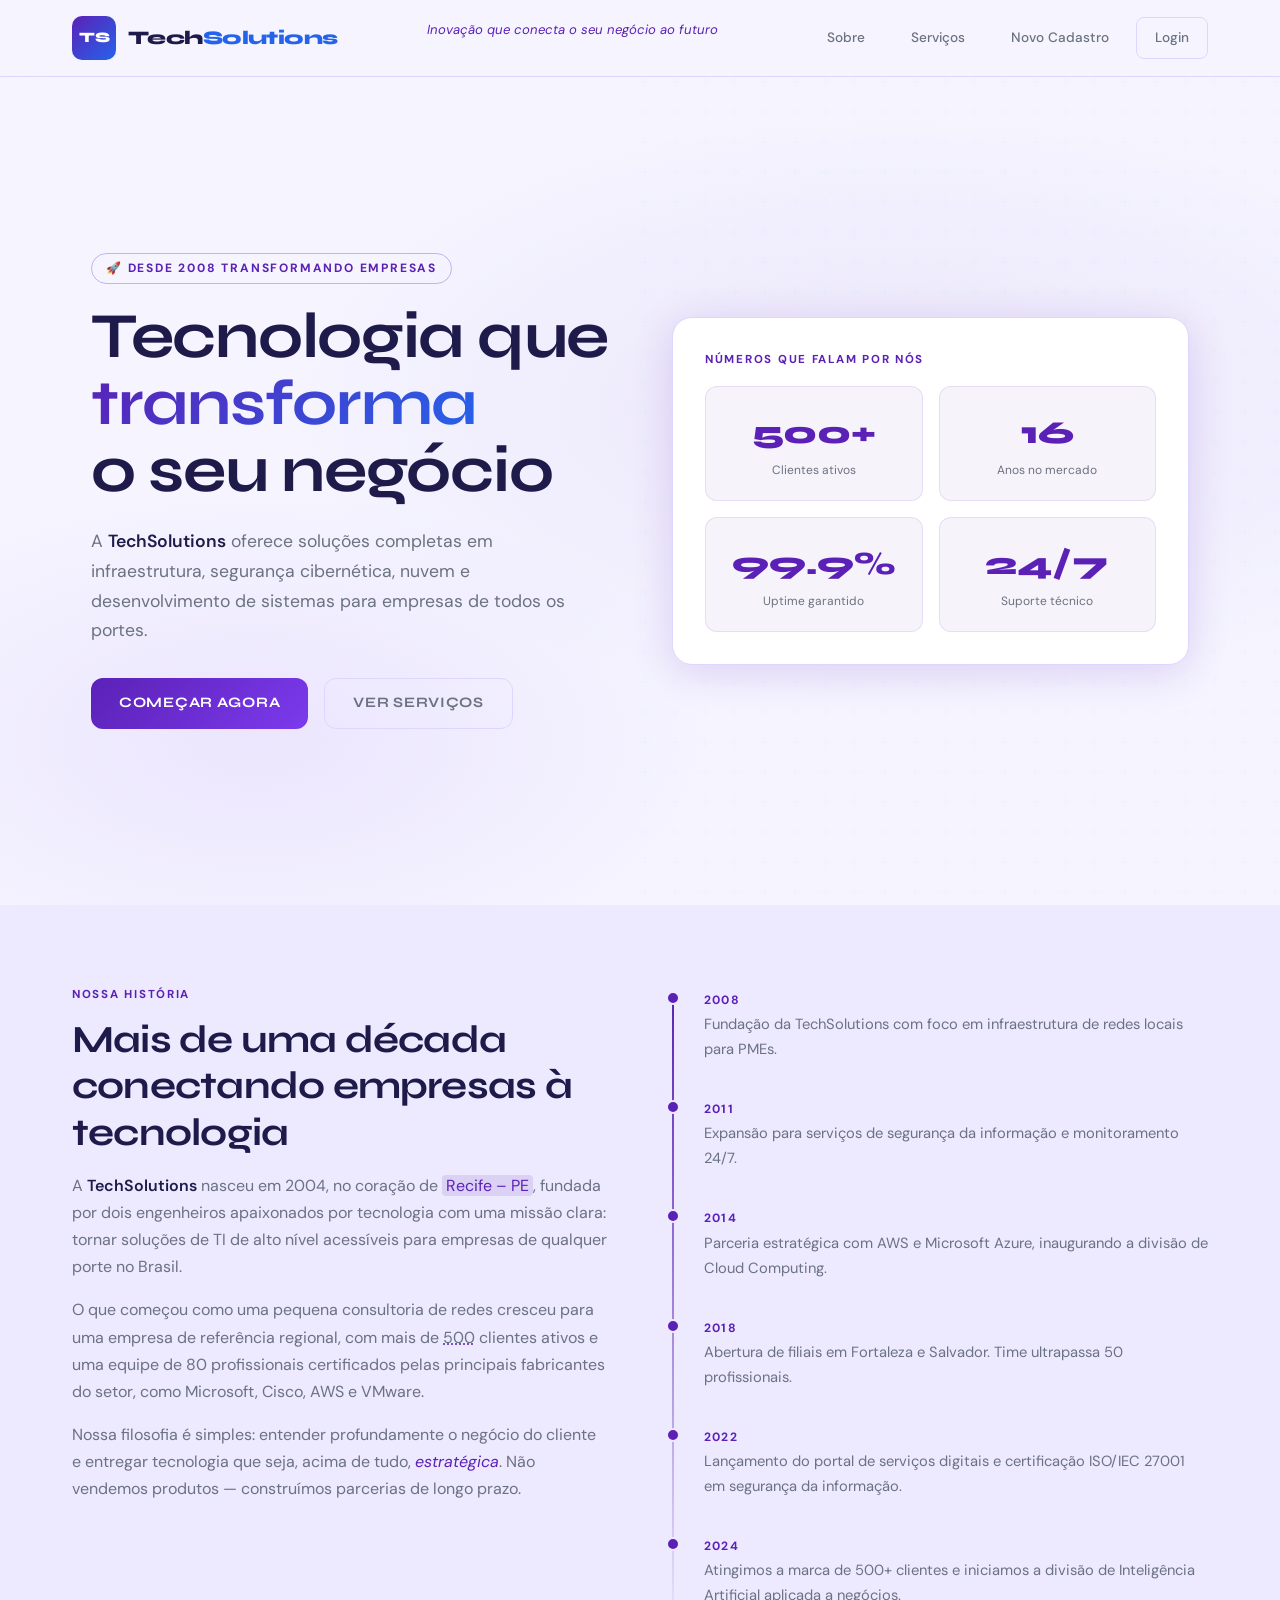
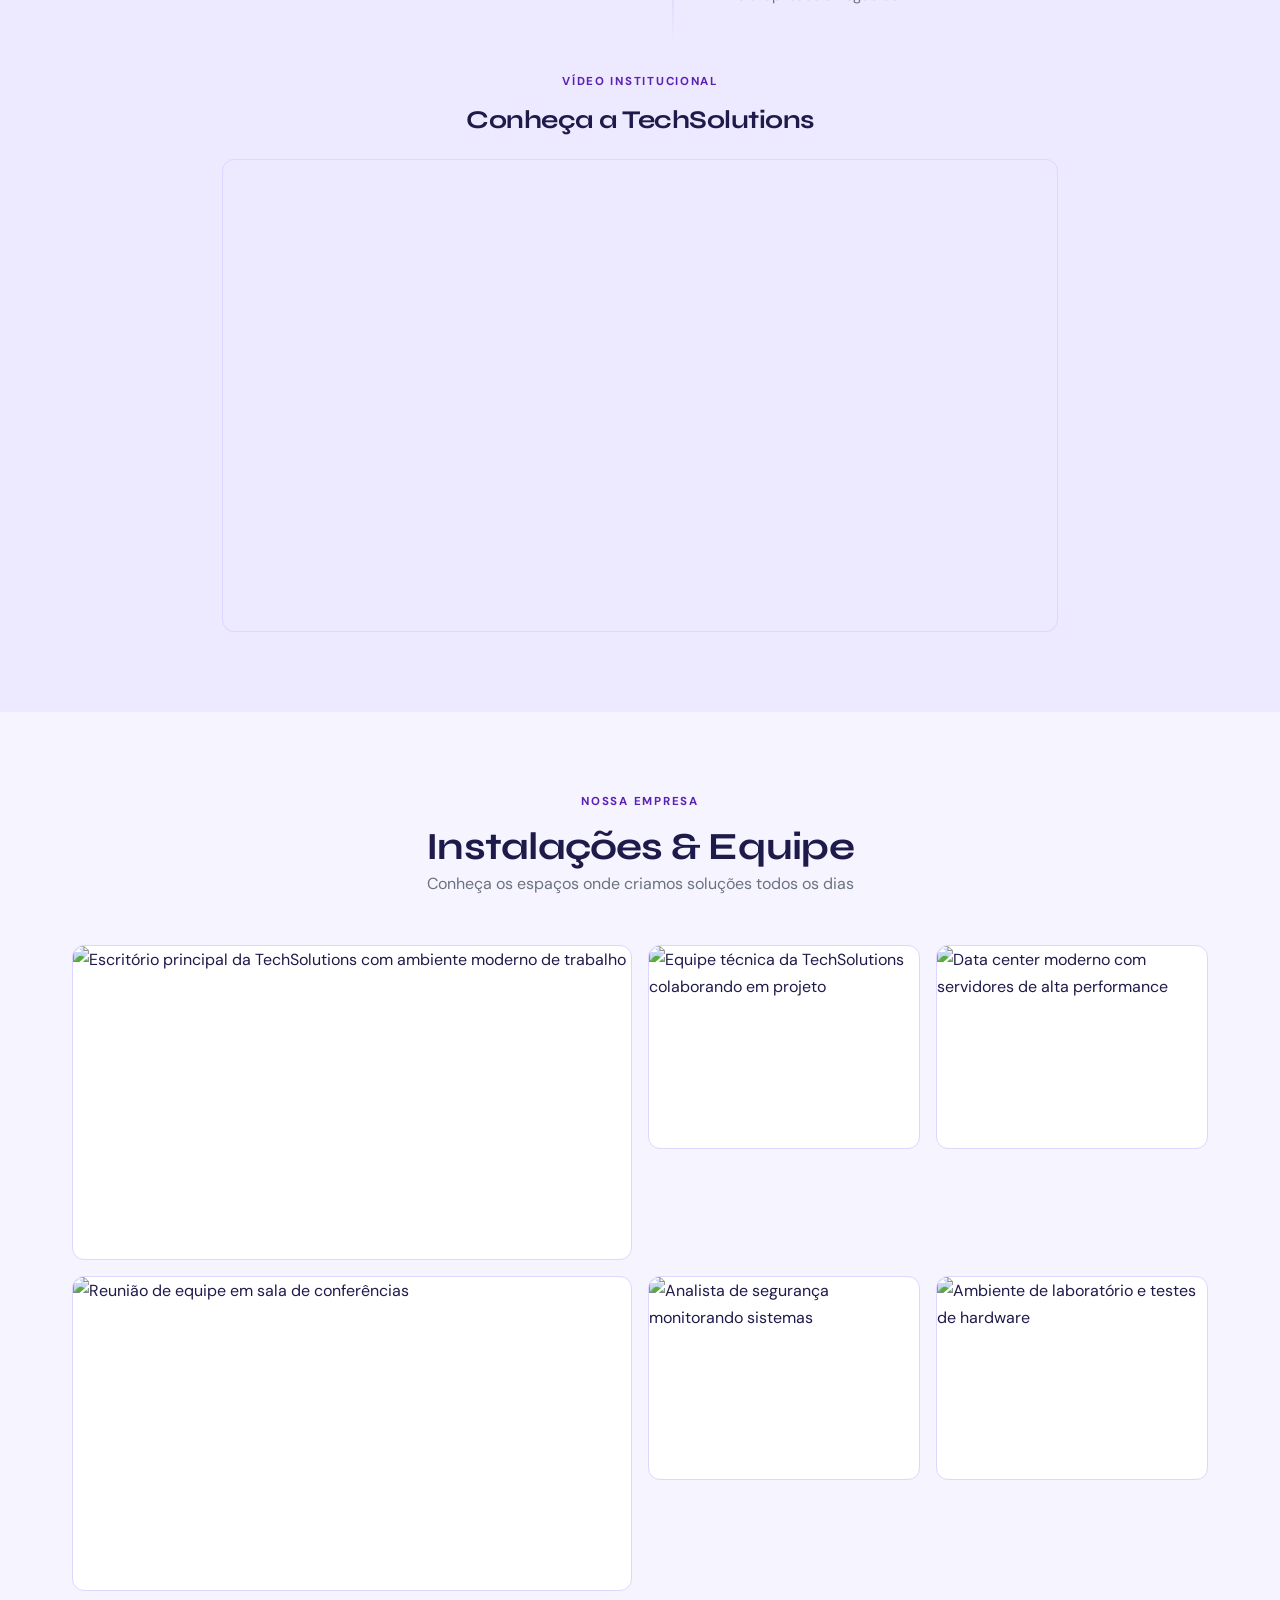
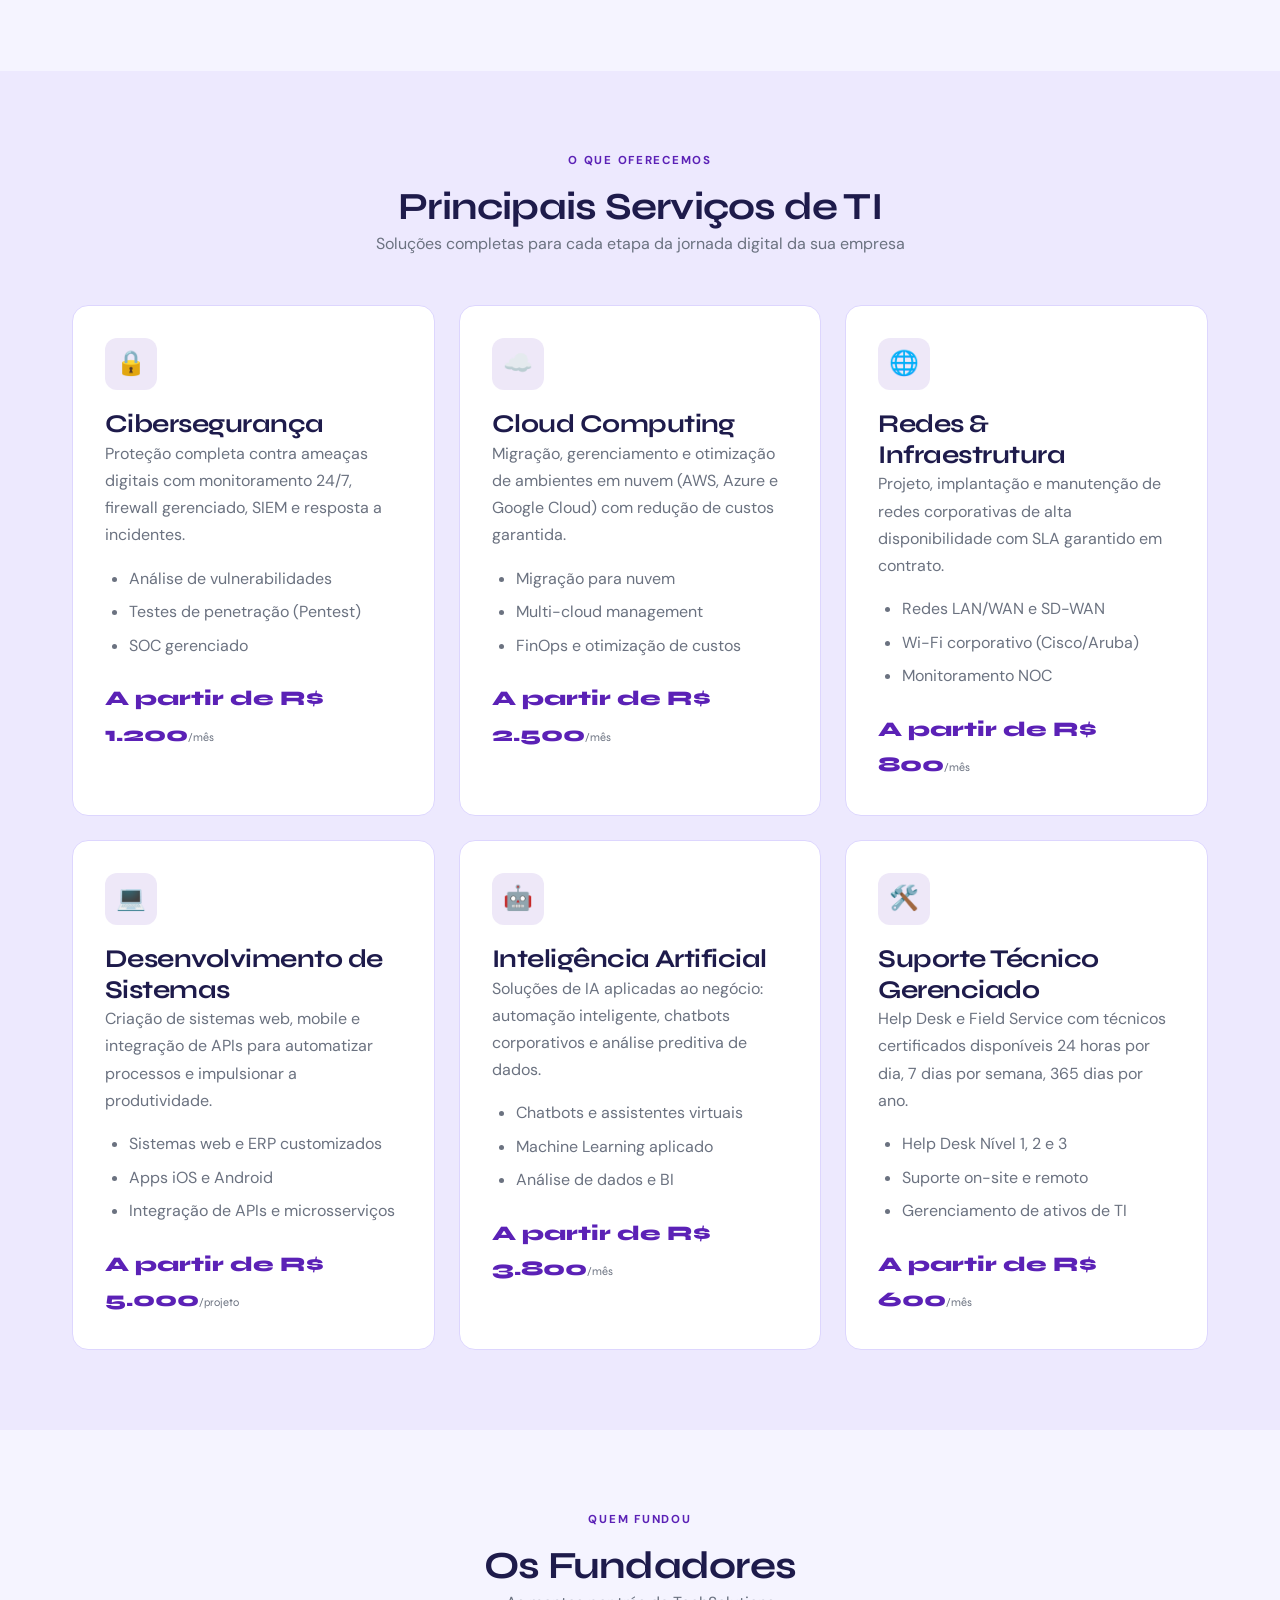
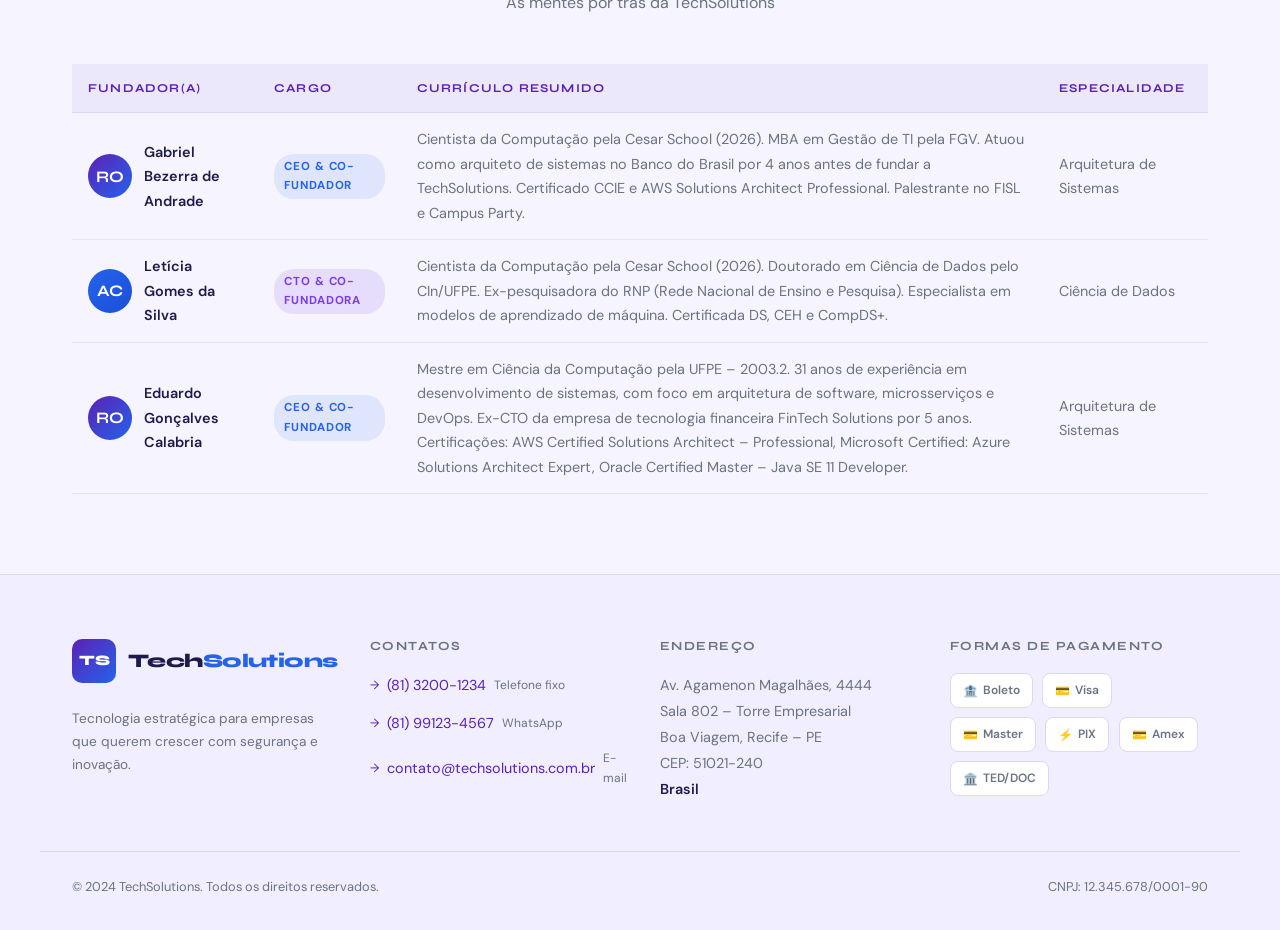
==== commit bc3f1688: "Add files via upload" ====
--- a/projeto_site/index.html
+++ b/projeto_site/index.html
@@ -1,1068 +1,1083 @@
-<!DOCTYPE html>
-<html lang="pt-BR">
-<head>
-  <meta charset="UTF-8" />
-  <meta name="viewport" content="width=device-width, initial-scale=1.0" />
-  <title>TechSolutions – Tecnologia que transforma</title>
-  <link rel="stylesheet" href="style.css" />
-  <style>
-
-    header {
-      position: sticky;
-      top: 0;
-      z-index: 100;
-      background: rgba(245, 244, 255, 0.92);
-      backdrop-filter: blur(20px);
-      border-bottom: 1px solid var(--cor-borda);
-    }
-
-    .header-inner {
-      display: flex;
-      align-items: center;
-      justify-content: space-between;
-      padding: 1rem 2rem;
-      max-width: 1200px;
-      margin: 0 auto;
-    }
-
-    .header-frase {
-      font-size: 0.82rem;
-      color: var(--cor-texto-suave);
-      font-style: italic;
-      display: none;
-    }
-
-    nav[data-tipo="principal"] {
-      display: flex;
-      align-items: center;
-      gap: 0.5rem;
-    }
-
-    nav[data-tipo="principal"] a {
-      padding: 8px 18px;
-      border-radius: 8px;
-      font-size: 0.85rem;
-      font-weight: 500;
-      color: var(--cor-texto-suave);
-      transition: var(--transicao);
-      border: 1.5px solid transparent;
-    }
-
-    nav[data-tipo="principal"] a:hover {
-      color: var(--cor-primaria);
-      text-shadow: none;
-      background: rgba(91, 33, 182, 0.06);
-    }
-
-    nav[data-tipo="principal"] a.link-login {
-      border-color: var(--cor-borda);
-    }
-
-    nav[data-tipo="principal"] a.link-login:hover {
-      border-color: var(--cor-primaria);
-      color: var(--cor-primaria);
-    }
-
-    .link-servicos {
-      display: none; 
-    }
-
-    body.logado .link-servicos {
-      display: inline-flex;
-      align-items: center;
-      padding: 8px 18px;
-      background: linear-gradient(135deg, var(--cor-primaria), #2563eb);
-      border-radius: 8px;
-      font-size: 0.85rem;
-      font-weight: 700;
-      color: #fff !important;
-      text-shadow: none !important;
-    }
-
-    .hero {
-      min-height: 92vh;
-      display: flex;
-      align-items: center;
-      background:
-        radial-gradient(ellipse 80% 60% at 70% 40%, rgba(91,33,182,0.07) 0%, transparent 60%),
-        radial-gradient(ellipse 60% 50% at 20% 80%, rgba(124,58,237,0.08) 0%, transparent 60%),
-        var(--cor-fundo);
-      overflow: hidden;
-      position: relative;
-    }
-
-    .hero::before {
-      content: '';
-      position: absolute;
-      top: 0; right: 0;
-      width: 50%;
-      height: 100%;
-      background: url("data:image/svg+xml,%3Csvg width='60' height='60' viewBox='0 0 60 60' xmlns='http://www.w3.org/2000/svg'%3E%3Cg fill='none' fill-rule='evenodd'%3E%3Cg fill='%2300d4ff' fill-opacity='0.03'%3E%3Cpath d='M36 34v-4h-2v4h-4v2h4v4h2v-4h4v-2h-4zm0-30V0h-2v4h-4v2h4v4h2V6h4V4h-4zM6 34v-4H4v4H0v2h4v4h2v-4h4v-2H6zM6 4V0H4v4H0v2h4v4h2V6h4V4H6z'/%3E%3C/g%3E%3C/g%3E%3C/svg%3E") repeat;
-      opacity: 0.5;
-      pointer-events: none;
-    }
-
-    .hero-conteudo {
-      max-width: 1200px;
-      margin: 0 auto;
-      padding: 0 2rem;
-      display: grid;
-      grid-template-columns: 1fr 1fr;
-      gap: 4rem;
-      align-items: center;
-    }
-
-    .hero-texto { animation: fadeInUp 0.7s ease both; }
-
-    .hero-kicker {
-      display: inline-block;
-      font-size: 0.75rem;
-      font-weight: 700;
-      text-transform: uppercase;
-      letter-spacing: 0.15em;
-      color: var(--cor-primaria);
-      margin-bottom: 1.2rem;
-      padding: 4px 14px;
-      border: 1px solid rgba(91,33,182,0.3);
-      border-radius: 20px;
-    }
-
-    .hero-titulo {
-      font-size: clamp(2.5rem, 5vw, 4rem);
-      line-height: 1.05;
-      margin-bottom: 1.4rem;
-    }
-
-    .hero-titulo .destaque {
-      background: linear-gradient(135deg, var(--cor-primaria), var(--cor-secundaria));
-      -webkit-background-clip: text;
-      -webkit-text-fill-color: transparent;
-      background-clip: text;
-    }
-
-    .hero-desc {
-      font-size: 1.1rem;
-      margin-bottom: 2rem;
-      max-width: 480px;
-    }
-
-    .hero-ctas {
-      display: flex;
-      gap: 1rem;
-      flex-wrap: wrap;
-    }
-
-    .hero-visual {
-      animation: fadeInUp 0.7s 0.2s ease both;
-      display: flex;
-      justify-content: center;
-    }
-
-    .hero-card {
-      background: var(--cor-card);
-      border: 1px solid var(--cor-borda);
-      border-radius: 20px;
-      padding: 2rem;
-      width: 100%;
-      max-width: 580px;
-      box-shadow: var(--sombra-forte);
-      animation: glow 3s ease-in-out infinite;
-    }
-
-    .stat-grid {
-      display: grid;
-      grid-template-columns: 1fr 1fr;
-      gap: 1rem;
-      margin-top: 1rem;
-    }
-
-    .stat-item {
-      background: rgba(91,33,182,0.05);
-      border: 1px solid rgba(91,33,182,0.1);
-      border-radius: 12px;
-      padding: 1.2rem;
-      text-align: center;
-    }
-
-    .stat-num {
-      font-family: var(--fonte-titulo);
-      font-size: 2rem;
-      font-weight: 800;
-      color: var(--cor-primaria);
-    }
-
-    .stat-label {
-      font-size: 0.75rem;
-      color: var(--cor-texto-suave);
-      margin: 0;
-    }
-
-    /* --- Seções gerais --- */
-    section {
-      padding: 5rem 0;
-    }
-
-    .section-header {
-      text-align: center;
-      margin-bottom: 3rem;
-    }
-
-    .section-kicker {
-      font-size: 0.72rem;
-      font-weight: 700;
-      text-transform: uppercase;
-      letter-spacing: 0.15em;
-      color: var(--cor-primaria);
-      margin-bottom: 0.8rem;
-    }
-
-    .sobre {
-      background: var(--cor-fundo2);
-    }
-
-    .sobre-grid {
-      display: grid;
-      grid-template-columns: 1fr 1fr;
-      gap: 4rem;
-      align-items: start;
-      max-width: 1200px;
-      margin: 0 auto;
-      padding: 0 2rem;
-    }
-
-    .timeline {
-      position: relative;
-      padding-left: 2rem;
-    }
-
-    .timeline::before {
-      content: '';
-      position: absolute;
-      left: 0;
-      top: 8px;
-      bottom: 0;
-      width: 2px;
-      background: linear-gradient(180deg, var(--cor-primaria), transparent);
-    }
-
-    .timeline-item {
-      position: relative;
-      margin-bottom: 2rem;
-    }
-
-    .timeline-item::before {
-      content: '';
-      position: absolute;
-      left: -2.4rem;
-      top: 6px;
-      width: 10px;
-      height: 10px;
-      border-radius: 50%;
-      background: var(--cor-primaria);
-      border: 2px solid var(--cor-fundo2);
-    }
-
-    .timeline-ano {
-      font-size: 0.75rem;
-      color: var(--cor-primaria);
-      font-weight: 700;
-      text-transform: uppercase;
-      letter-spacing: 0.1em;
-    }
-
-    .timeline-texto { font-size: 0.92rem; }
-
-    /* --- Vídeo --- */
-    .video-wrapper {
-      position: relative;
-      padding-bottom: 56.25%;
-      height: 0;
-      overflow: hidden;
-      border-radius: var(--raio);
-      border: 1px solid var(--cor-borda);
-    }
-
-    .video-wrapper iframe {
-      position: absolute;
-      top: 0; left: 0;
-      width: 100%;
-      height: 100%;
-    }
-
-    .galeria {
-      background: var(--cor-fundo);
-    }
-
-    .galeria-grid {
-      display: grid;
-      grid-template-columns: repeat(4, 1fr);
-      grid-template-rows: auto auto;
-      gap: 1rem;
-      max-width: 1200px;
-      margin: 0 auto;
-      padding: 0 2rem;
-    }
-
-    .galeria-item {
-      border-radius: var(--raio);
-      overflow: hidden;
-      position: relative;
-      background: var(--cor-card);
-      border: 1px solid var(--cor-borda);
-      aspect-ratio: 4/3;
-    }
-
-    .galeria-item:nth-child(1) {
-      grid-column: span 2;
-      aspect-ratio: 16/9;
-    }
-
-    .galeria-item:nth-child(4) {
-      grid-column: span 2;
-      aspect-ratio: 16/9;
-    }
-
-    .galeria-item figure {
-      width: 100%;
-      height: 100%;
-      margin: 0;
-    }
-
-    .galeria-item img {
-      width: 100%;
-      height: 100%;
-      object-fit: cover;
-      transition: transform 0.5s ease;
-      display: block;
-    }
-
-    .galeria-item:hover img {
-      transform: scale(1.05);
-    }
-
-    .galeria-item figcaption {
-      position: absolute;
-      bottom: 0;
-      left: 0;
-      right: 0;
-      padding: 0.8rem 1rem;
-      background: linear-gradient(transparent, rgba(0,0,0,0.7));
-      font-size: 0.8rem;
-      color: rgba(255,255,255,0.8);
-      opacity: 0;
-      transition: var(--transicao);
-    }
-
-    .galeria-item:hover figcaption {
-      opacity: 1;
-    }
-
-    /* Placeholder SVG interno para as imagens */
-    .img-placeholder {
-      width: 100%;
-      height: 100%;
-      display: flex;
-      flex-direction: column;
-      align-items: center;
-      justify-content: center;
-      gap: 0.5rem;
-      color: var(--cor-texto-suave);
-      font-size: 0.8rem;
-    }
-
-    .img-placeholder svg {
-      opacity: 0.3;
-    }
-
-    /* --- Serviços --- */
-    .servicos {
-      background: var(--cor-fundo2);
-      overflow: hidden;
-    }
-
-    .servicos-grid {
-      display: grid;
-      grid-template-columns: repeat(3, 1fr);
-      gap: 1.5rem;
-      max-width: 1200px;
-      margin: 0 auto;
-      padding: 0 2rem;
-    }
-
-    .servico-card {
-      background: var(--cor-card);
-      border: 1px solid var(--cor-borda);
-      border-radius: 16px;
-      padding: 2rem;
-      transition: var(--transicao);
-      position: relative;
-      overflow: hidden;
-    }
-
-    .servico-card::before {
-      content: '';
-      position: absolute;
-      top: 0; left: 0;
-      right: 0;
-      height: 3px;
-      background: linear-gradient(90deg, var(--cor-primaria), var(--cor-secundaria));
-      opacity: 0;
-      transition: var(--transicao);
-    }
-
-    .servico-card:hover {
-      transform: translateY(-4px);
-      border-color: rgba(91,33,182,0.2);
-      box-shadow: var(--sombra-forte);
-    }
-
-    .servico-card:hover::before {
-      opacity: 1;
-    }
-
-    .servico-icone {
-      width: 52px;
-      height: 52px;
-      border-radius: 12px;
-      background: rgba(91,33,182,0.1);
-      display: flex;
-      align-items: center;
-      justify-content: center;
-      margin-bottom: 1.2rem;
-      font-size: 1.5rem;
-    }
-
-    .servico-preco {
-      display: inline-block;
-      margin-top: 1rem;
-      font-family: var(--fonte-titulo);
-      font-size: 1.3rem;
-      font-weight: 800;
-      color: var(--cor-primaria);
-    }
-
-    .servico-preco small {
-      font-size: 0.7rem;
-      color: var(--cor-texto-suave);
-      font-weight: 400;
-    }
-
-    /* --- Fundadores --- */
-    .fundadores { background: var(--cor-fundo); }
-
-    .fundadores-wrapper {
-      max-width: 1200px;
-      margin: 0 auto;
-      padding: 0 2rem;
-      overflow-x: auto;
-    }
-
-    /* Uso de tabela para layout de fundadores */
-    table.tabela-fundadores {
-      width: 100%;
-      border-collapse: separate;
-      border-spacing: 0;
-    }
-
-    table.tabela-fundadores thead {
-      position: sticky;
-      top: 0;
-    }
-
-    table.tabela-fundadores tbody tr {
-      transition: var(--transicao);
-    }
-
-    table.tabela-fundadores td:first-child {
-      font-weight: 600;
-      color: var(--cor-texto);
-    }
-
-    .avatar-cell {
-      display: flex;
-      align-items: center;
-      gap: 12px;
-    }
-
-    .avatar {
-      width: 44px;
-      height: 44px;
-      border-radius: 50%;
-      background: linear-gradient(135deg, var(--cor-primaria), var(--cor-secundaria));
-      display: flex;
-      align-items: center;
-      justify-content: center;
-      font-family: var(--fonte-titulo);
-      font-weight: 700;
-      font-size: 1rem;
-      color: #fff;
-      flex-shrink: 0;
-    }
-
-    /* --- Footer --- */
-    footer {
-      background: #f0eeff;
-      border-top: 1px solid var(--cor-borda);
-      padding: 4rem 0 2rem;
-    }
-
-    .footer-grid {
-      display: grid;
-      grid-template-columns: 1fr 1fr 1fr 1fr;
-      gap: 2rem;
-      max-width: 1200px;
-      margin: 0 auto;
-      padding: 0 2rem 3rem;
-      border-bottom: 1px solid var(--cor-borda);
-    }
-
-    .footer-col h4 {
-      font-size: 0.78rem;
-      text-transform: uppercase;
-      letter-spacing: 0.12em;
-      color: var(--cor-texto-suave);
-      margin-bottom: 1.2rem;
-    }
-
-    /* Lista de contatos no footer */
-    ul.lista-contatos {
-      list-style: none;
-      padding: 0;
-    }
-
-    ul.lista-contatos li {
-      display: flex;
-      align-items: center;
-      gap: 8px;
-      margin-bottom: 0.8rem;
-      font-size: 0.9rem;
-    }
-
-    ul.lista-contatos li::before {
-      content: '→';
-      color: var(--cor-primaria);
-      font-size: 0.75rem;
-    }
-
-    /* Ícones de pagamento */
-    .pagamentos {
-      display: flex;
-      flex-wrap: wrap;
-      gap: 0.6rem;
-      margin-top: 0.5rem;
-    }
-
-    .pagamento-item {
-      background: var(--cor-card);
-      border: 1px solid var(--cor-borda);
-      border-radius: 8px;
-      padding: 6px 12px;
-      font-size: 0.75rem;
-      font-weight: 600;
-      color: var(--cor-texto-suave);
-      display: flex;
-      align-items: center;
-      gap: 5px;
-    }
-
-    .pagamento-item figure {
-      margin: 0;
-      line-height: 1;
-    }
-
-    .footer-bottom {
-      max-width: 1200px;
-      margin: 0 auto;
-      padding: 1.5rem 2rem 0;
-      display: flex;
-      justify-content: space-between;
-      align-items: center;
-      font-size: 0.8rem;
-      color: var(--cor-texto-suave);
-    }
-
-    /* --- Responsivo --- */
-    @media (max-width: 768px) {
-      .hero-conteudo { grid-template-columns: 1fr; }
-      .hero-visual { display: none; }
-      .sobre-grid { grid-template-columns: 1fr; }
-      .servicos-grid { grid-template-columns: 1fr; }
-      .galeria-grid { grid-template-columns: 1fr 1fr; }
-      .galeria-item:nth-child(1),
-      .galeria-item:nth-child(4) { grid-column: span 2; }
-      .footer-grid { grid-template-columns: 1fr 1fr; }
-      .header-inner { flex-wrap: wrap; gap: 1rem; }
-      nav[data-tipo="principal"] { flex-wrap: wrap; }
-    }
-
-    @media (min-width: 900px) {
-      .header-frase { display: block; }
-    }
-  </style>
-</head>
-<body>
-
-<!-- ===================== HEADER ===================== -->
-<header>
-  <div class="header-inner">
-
-    <a href="index.html" class="logo">
-      <div class="logo-icone">TS</div>
-      <span class="logo-texto">Tech<span>Solutions</span></span>
-    </a>
-
-    <p class="header-frase"><em>Inovação que conecta o seu negócio ao futuro</em></p>
-
-    <nav data-tipo="principal" aria-label="Navegação principal">
-      <a href="#sobre">Sobre</a>
-      <a href="#servicos">Serviços</a>
-      <a href="cadastro.html">Novo Cadastro</a>
-      <a href="login.html" class="link-login">Login</a>
-      <a href="solicitacao.html" class="link-servicos">Solicitar Serviço</a>
-    </nav>
-
-  </div>
-</header>
-
-<!-- ===================== HERO ===================== -->
-<main>
-  <section class="hero" id="home">
-    <div class="hero-conteudo">
-
-      <div class="hero-texto">
-        <span class="hero-kicker">🚀 Desde 2008 transformando empresas</span>
-        <h1 class="hero-titulo">
-          Tecnologia que<br>
-          <span class="destaque">transforma</span><br>
-          o seu negócio
-        </h1>
-        <p class="hero-desc">
-          A <strong>TechSolutions</strong> oferece soluções completas em
-          infraestrutura, segurança cibernética, nuvem e desenvolvimento de sistemas
-          para empresas de todos os portes.
-        </p>
-        <div class="hero-ctas">
-          <a href="cadastro.html" class="btn btn-primario">Começar Agora</a>
-          <a href="#servicos" class="btn btn-secundario">Ver Serviços</a>
-        </div>
-      </div>
-
-      <div class="hero-visual">
-        <div class="hero-card">
-          <p class="section-kicker">Números que falam por nós</p>
-          <div class="stat-grid">
-            <div class="stat-item">
-              <div class="stat-num">500+</div>
-              <p class="stat-label">Clientes ativos</p>
-            </div>
-            <div class="stat-item">
-              <div class="stat-num">16</div>
-              <p class="stat-label">Anos no mercado</p>
-            </div>
-            <div class="stat-item">
-              <div class="stat-num">99.9%</div>
-              <p class="stat-label">Uptime garantido</p>
-            </div>
-            <div class="stat-item">
-              <div class="stat-num">24/7</div>
-              <p class="stat-label">Suporte técnico</p>
-            </div>
-          </div>
-        </div>
-      </div>
-
-    </div>
-  </section>
-
-  <!-- ===================== SOBRE / HISTÓRIA ===================== -->
-  <section class="sobre" id="sobre">
-    <div class="sobre-grid">
-
-      <div>
-        <p class="section-kicker">Nossa história</p>
-        <h2>Mais de uma década conectando empresas à tecnologia</h2>
-        <p class="mt-2">
-          A <strong>TechSolutions</strong> nasceu em 2004, no coração de
-          <mark>Recife – PE</mark>, fundada por dois engenheiros apaixonados por
-          tecnologia com uma missão clara: tornar soluções de TI de alto nível
-          acessíveis para empresas de qualquer porte no Brasil.
-        </p>
-        <p>
-          O que começou como uma pequena consultoria de redes cresceu para uma
-          empresa de referência regional, com mais de <abbr title="quinhentos">500</abbr>
-          clientes ativos e uma equipe de 80 profissionais certificados pelas
-          principais fabricantes do setor, como Microsoft, Cisco, AWS e VMware.
-        </p>
-        <p>
-          Nossa filosofia é simples: entender profundamente o negócio do cliente
-          e entregar tecnologia que seja, acima de tudo, <em>estratégica</em>.
-          Não vendemos produtos — construímos parcerias de longo prazo.
-        </p>
-      </div>
-
-      <div class="timeline" aria-label="Linha do tempo da empresa">
-        <div class="timeline-item">
-          <span class="timeline-ano">2008</span>
-          <p class="timeline-texto">Fundação da TechSolutions com foco em infraestrutura de redes locais para PMEs.</p>
-        </div>
-        <div class="timeline-item">
-          <span class="timeline-ano">2011</span>
-          <p class="timeline-texto">Expansão para serviços de segurança da informação e monitoramento 24/7.</p>
-        </div>
-        <div class="timeline-item">
-          <span class="timeline-ano">2014</span>
-          <p class="timeline-texto">Parceria estratégica com AWS e Microsoft Azure, inaugurando a divisão de Cloud Computing.</p>
-        </div>
-        <div class="timeline-item">
-          <span class="timeline-ano">2018</span>
-          <p class="timeline-texto">Abertura de filiais em Fortaleza e Salvador. Time ultrapassa 50 profissionais.</p>
-        </div>
-        <div class="timeline-item">
-          <span class="timeline-ano">2022</span>
-          <p class="timeline-texto">Lançamento do portal de serviços digitais e certificação ISO/IEC 27001 em segurança da informação.</p>
-        </div>
-        <div class="timeline-item">
-          <span class="timeline-ano">2024</span>
-          <p class="timeline-texto">Atingimos a marca de 500+ clientes e iniciamos a divisão de Inteligência Artificial aplicada a negócios.</p>
-        </div>
-      </div>
-
-    </div>
-
-    <!-- Vídeo Institucional em Streaming -->
-    <div class="container mt-4" style="max-width:900px;">
-      <p class="section-kicker text-center">Vídeo Institucional</p>
-      <h3 class="text-center mb-3">Conheça a TechSolutions</h3>
-      <div class="video-wrapper">
-        <!-- Vídeo institucional hospedado no YouTube, exibido em streaming via embed -->
-        <iframe
-          src="https://youtu.be/9SHvl63CLfs?si=bsSxj25ydCfGZtMw"
-          title="Vídeo Institucional – TechSolutions"
-          frameborder="0"
-          allow="accelerometer; autoplay; clipboard-write; encrypted-media; gyroscope; picture-in-picture"
-          allowfullscreen
-          loading="lazy">
-        </iframe>
-      </div>
-    </div>
-
-  </section>
-
-  <!-- ===================== GALERIA ===================== -->
-  <section class="galeria" id="galeria">
-    <div class="section-header container">
-      <p class="section-kicker">Nossa empresa</p>
-      <h2>Instalações &amp; Equipe</h2>
-      <p class="text-suave">Conheça os espaços onde criamos soluções todos os dias</p>
-    </div>
-
-    <div class="galeria-grid">
-
-      <div class="galeria-item">
-        <figure>
-          <img
-            src="https://images.unsplash.com/photo-1497366216548-37526070297c?w=800&q=80"
-            alt="Escritório principal da TechSolutions com ambiente moderno de trabalho"
-            width="800" height="450"
-            loading="lazy" />
-          <figcaption>Sede principal – Recife, PE</figcaption>
-        </figure>
-      </div>
-
-      <div class="galeria-item">
-        <figure>
-          <img
-            src="https://images.unsplash.com/photo-1522071820081-009f0129c71c?w=600&q=80"
-            alt="Equipe técnica da TechSolutions colaborando em projeto"
-            width="600" height="450"
-            loading="lazy" />
-          <figcaption>Time de desenvolvimento</figcaption>
-        </figure>
-      </div>
-
-      <div class="galeria-item">
-        <figure>
-          <img
-            src="https://images.unsplash.com/photo-1558494949-ef010cbdcc31?w=600&q=80"
-            alt="Data center moderno com servidores de alta performance"
-            width="600" height="450"
-            loading="lazy" />
-          <figcaption>Data Center – infraestrutura de ponta</figcaption>
-        </figure>
-      </div>
-
-      <div class="galeria-item">
-        <figure>
-          <img
-            src="https://images.unsplash.com/photo-1600880292203-757bb62b4baf?w=800&q=80"
-            alt="Reunião de equipe em sala de conferências"
-            width="800" height="450"
-            loading="lazy" />
-          <figcaption>Sala de operações e suporte 24/7</figcaption>
-        </figure>
-      </div>
-
-      <div class="galeria-item">
-        <figure>
-          <img
-            src="https://images.unsplash.com/photo-1573164713988-8665fc963095?w=600&q=80"
-            alt="Analista de segurança monitorando sistemas"
-            width="600" height="450"
-            loading="lazy" />
-          <figcaption>Centro de Operações de Segurança (SOC)</figcaption>
-        </figure>
-      </div>
-
-      <div class="galeria-item">
-        <figure>
-          <img
-            src="https://images.unsplash.com/photo-1531297484001-80022131f5a1?w=600&q=80"
-            alt="Ambiente de laboratório e testes de hardware"
-            width="600" height="450"
-            loading="lazy" />
-          <figcaption>Laboratório de inovação</figcaption>
-        </figure>
-      </div>
-
-    </div>
-  </section>
-
-  <!-- ===================== SERVIÇOS ===================== -->
-  <section class="servicos" id="servicos">
-    <div class="section-header container">
-      <p class="section-kicker">O que oferecemos</p>
-      <h2>Principais Serviços de TI</h2>
-      <p class="text-suave">Soluções completas para cada etapa da jornada digital da sua empresa</p>
-    </div>
-
-    <div class="servicos-grid">
-
-      <article class="servico-card">
-        <div class="servico-icone">🔒</div>
-        <h3>Cibersegurança</h3>
-        <p>Proteção completa contra ameaças digitais com monitoramento 24/7, firewall gerenciado, SIEM e resposta a incidentes.</p>
-        <ul>
-          <li>Análise de vulnerabilidades</li>
-          <li>Testes de penetração (Pentest)</li>
-          <li>SOC gerenciado</li>
-        </ul>
-        <span class="servico-preco">A partir de R$ 1.200<small>/mês</small></span>
-      </article>
-
-      <article class="servico-card">
-        <div class="servico-icone">☁️</div>
-        <h3>Cloud Computing</h3>
-        <p>Migração, gerenciamento e otimização de ambientes em nuvem (AWS, Azure e Google Cloud) com redução de custos garantida.</p>
-        <ul>
-          <li>Migração para nuvem</li>
-          <li>Multi-cloud management</li>
-          <li>FinOps e otimização de custos</li>
-        </ul>
-        <span class="servico-preco">A partir de R$ 2.500<small>/mês</small></span>
-      </article>
-
-      <article class="servico-card">
-        <div class="servico-icone">🌐</div>
-        <h3>Redes &amp; Infraestrutura</h3>
-        <p>Projeto, implantação e manutenção de redes corporativas de alta disponibilidade com SLA garantido em contrato.</p>
-        <ul>
-          <li>Redes LAN/WAN e SD-WAN</li>
-          <li>Wi-Fi corporativo (Cisco/Aruba)</li>
-          <li>Monitoramento NOC</li>
-        </ul>
-        <span class="servico-preco">A partir de R$ 800<small>/mês</small></span>
-      </article>
-
-      <article class="servico-card">
-        <div class="servico-icone">💻</div>
-        <h3>Desenvolvimento de Sistemas</h3>
-        <p>Criação de sistemas web, mobile e integração de APIs para automatizar processos e impulsionar a produtividade.</p>
-        <ul>
-          <li>Sistemas web e ERP customizados</li>
-          <li>Apps iOS e Android</li>
-          <li>Integração de APIs e microsserviços</li>
-        </ul>
-        <span class="servico-preco">A partir de R$ 5.000<small>/projeto</small></span>
-      </article>
-
-      <article class="servico-card">
-        <div class="servico-icone">🤖</div>
-        <h3>Inteligência Artificial</h3>
-        <p>Soluções de IA aplicadas ao negócio: automação inteligente, chatbots corporativos e análise preditiva de dados.</p>
-        <ul>
-          <li>Chatbots e assistentes virtuais</li>
-          <li>Machine Learning aplicado</li>
-          <li>Análise de dados e BI</li>
-        </ul>
-        <span class="servico-preco">A partir de R$ 3.800<small>/mês</small></span>
-      </article>
-
-      <article class="servico-card">
-        <div class="servico-icone">🛠️</div>
-        <h3>Suporte Técnico Gerenciado</h3>
-        <p>Help Desk e Field Service com técnicos certificados disponíveis 24 horas por dia, 7 dias por semana, 365 dias por ano.</p>
-        <ul>
-          <li>Help Desk Nível 1, 2 e 3</li>
-          <li>Suporte on-site e remoto</li>
-          <li>Gerenciamento de ativos de TI</li>
-        </ul>
-        <span class="servico-preco">A partir de R$ 600<small>/mês</small></span>
-      </article>
-
-    </div>
-  </section>
-
-  <!-- ===================== FUNDADORES ===================== -->
-  <section class="fundadores" id="fundadores">
-    <div class="section-header container">
-      <p class="section-kicker">Quem fundou</p>
-      <h2>Os Fundadores</h2>
-      <p class="text-suave">As mentes por trás da TechSolutions</p>
-    </div>
-
-    <div class="fundadores-wrapper">
-      <table class="tabela-fundadores" aria-label="Tabela de fundadores da empresa">
-        <thead>
-          <tr>
-            <th scope="col">Fundador(a)</th>
-            <th scope="col">Cargo</th>
-            <th scope="col">Currículo Resumido</th>
-            <th scope="col">Especialidade</th>
-          </tr>
-        </thead>
-        <tbody>
-          <tr>
-            <td>
-              <div class="avatar-cell">
-                <div class="avatar">RO</div>
-                <strong>Gabriel Bezerra de Andrade</strong>
-              </div>
-            </td>
-            <td><span class="badge badge-info">CEO &amp; Co-fundador</span></td>
-            <td>
-              Cientista da Computação pela Cesar School (2026). MBA em Gestão de TI pela FGV.
-              Atuou como arquiteto de sistemas no Banco do Brasil por 4 anos antes de
-              fundar a TechSolutions. Certificado CCIE e AWS Solutions Architect Professional.
-              Palestrante no FISL e Campus Party.
-            </td>
-            <td>Arquitetura de Sistemas</td>
-          </tr>
-          <tr>
-            <td>
-              <div class="avatar-cell">
-                <div class="avatar" style="background: linear-gradient(135deg, var(--cor-secundaria), #1d4ed8);">AC</div>
-                <strong>Letícia Gomes da Silva</strong>
-              </div>
-            </td>
-            <td><span class="badge badge-aviso">CTO &amp; Co-fundadora</span></td>
-            <td>
-              Cientista da Computação pela Cesar School (2026). Doutorado em Ciência de Dados pelo CIn/UFPE. 
-              Ex-pesquisadora do RNP (Rede Nacional de
-              Ensino e Pesquisa). Especialista em modelos de aprendizado de máquina.
-              Certificada DS, CEH e CompDS+.
-            </td>
-            <td>Ciência de Dados</td>
-          </tr>
-        </tbody>
-      </table>
-    </div>
-  </section>
-
-</main>
-
-<!-- ===================== FOOTER ===================== -->
-<footer>
-  <div class="footer-grid">
-
-    <!-- Coluna 1: Sobre -->
-    <div class="footer-col">
-      <a href="index.html" class="logo mb-3" style="display:flex;">
-        <div class="logo-icone">TS</div>
-        <span class="logo-texto">Tech<span>Solutions</span></span>
-      </a>
-      <p style="font-size:0.85rem;">
-        Tecnologia estratégica para empresas que querem crescer com segurança e inovação.
-      </p>
-    </div>
-
-    <!-- Coluna 2: Contatos -->
-    <div class="footer-col">
-      <h4>Contatos</h4>
-      <ul class="lista-contatos">
-        <li>
-          <a href="tel:+558132001234">(81) 3200-1234</a>
-          <span style="font-size:0.75rem; color: var(--cor-texto-suave);">Telefone fixo</span>
-        </li>
-        <li>
-          <a href="https://wa.me/5581991234567" target="_blank" rel="noopener">(81) 99123-4567</a>
-          <span style="font-size:0.75rem; color: var(--cor-texto-suave);">WhatsApp</span>
-        </li>
-        <li>
-          <a href="mailto:contato@techsolutions.com.br">contato@techsolutions.com.br</a>
-          <span style="font-size:0.75rem; color: var(--cor-texto-suave);">E-mail</span>
-        </li>
-      </ul>
-    </div>
-
-    <!-- Coluna 3: Endereço -->
-    <div class="footer-col">
-      <h4>Endereço</h4>
-      <address style="font-style:normal; font-size:0.9rem; color: var(--cor-texto-suave); line-height:1.8;">
-        Av. Agamenon Magalhães, 4444<br>
-        Sala 802 – Torre Empresarial<br>
-        Boa Viagem, Recife – PE<br>
-        CEP: 51021-240<br>
-        <strong>Brasil</strong>
-      </address>
-    </div>
-
-    <!-- Coluna 4: Formas de pagamento -->
-    <div class="footer-col">
-      <h4>Formas de Pagamento</h4>
-      <div class="pagamentos">
-        <div class="pagamento-item">
-          <figure aria-label="Boleto bancário">🏦</figure>
-          Boleto
-        </div>
-        <div class="pagamento-item">
-          <figure aria-label="Cartão de crédito Visa">💳</figure>
-          Visa
-        </div>
-        <div class="pagamento-item">
-          <figure aria-label="Mastercard">💳</figure>
-          Master
-        </div>
-        <div class="pagamento-item">
-          <figure aria-label="PIX">⚡</figure>
-          PIX
-        </div>
-        <div class="pagamento-item">
-          <figure aria-label="American Express">💳</figure>
-          Amex
-        </div>
-        <div class="pagamento-item">
-          <figure aria-label="Transferência bancária">🏛️</figure>
-          TED/DOC
-        </div>
-      </div>
-    </div>
-
-  </div>
-
-  <div class="footer-bottom">
-    <span>© 2024 TechSolutions. Todos os direitos reservados.</span>
-    <span>CNPJ: 12.345.678/0001-90</span>
-  </div>
-</footer>
-
-<script>
-  // Verifica se há login salvo na sessionStorage para exibir link de serviços
-  (function verificarLogin() {
-    if (sessionStorage.getItem('techsolutions_logado') === '1') {
-      document.body.classList.add('logado');
-    }
-  })();
-</script>
-
-</body>
-</html>
+<!DOCTYPE html>
+<html lang="pt-BR">
+<head>
+  <meta charset="UTF-8" />
+  <meta name="viewport" content="width=device-width, initial-scale=1.0" />
+  <title>TechSolutions – Tecnologia que transforma</title>
+  <link rel="stylesheet" href="style.css" />
+  <style>
+
+    header {
+      position: sticky;
+      top: 0;
+      z-index: 100;
+      background: rgba(245, 244, 255, 0.92);
+      backdrop-filter: blur(20px);
+      border-bottom: 1px solid var(--cor-borda);
+    }
+
+    .header-inner {
+      display: flex;
+      align-items: center;
+      justify-content: space-between;
+      padding: 1rem 2rem;
+      max-width: 1200px;
+      margin: 0 auto;
+    }
+
+    .header-frase {
+      font-size: 0.82rem;
+      color: var(--cor-texto-suave);
+      font-style: italic;
+      display: none;
+    }
+
+    nav[data-tipo="principal"] {
+      display: flex;
+      align-items: center;
+      gap: 0.5rem;
+    }
+
+    nav[data-tipo="principal"] a {
+      padding: 8px 18px;
+      border-radius: 8px;
+      font-size: 0.85rem;
+      font-weight: 500;
+      color: var(--cor-texto-suave);
+      transition: var(--transicao);
+      border: 1.5px solid transparent;
+    }
+
+    nav[data-tipo="principal"] a:hover {
+      color: var(--cor-primaria);
+      text-shadow: none;
+      background: rgba(91, 33, 182, 0.06);
+    }
+
+    nav[data-tipo="principal"] a.link-login {
+      border-color: var(--cor-borda);
+    }
+
+    nav[data-tipo="principal"] a.link-login:hover {
+      border-color: var(--cor-primaria);
+      color: var(--cor-primaria);
+    }
+
+    .link-servicos {
+      display: none; 
+    }
+
+    body.logado .link-servicos {
+      display: inline-flex;
+      align-items: center;
+      padding: 8px 18px;
+      background: linear-gradient(135deg, var(--cor-primaria), #2563eb);
+      border-radius: 8px;
+      font-size: 0.85rem;
+      font-weight: 700;
+      color: #fff !important;
+      text-shadow: none !important;
+    }
+
+    .hero {
+      min-height: 92vh;
+      display: flex;
+      align-items: center;
+      background:
+        radial-gradient(ellipse 80% 60% at 70% 40%, rgba(91,33,182,0.07) 0%, transparent 60%),
+        radial-gradient(ellipse 60% 50% at 20% 80%, rgba(124,58,237,0.08) 0%, transparent 60%),
+        var(--cor-fundo);
+      overflow: hidden;
+      position: relative;
+    }
+
+    .hero::before {
+      content: '';
+      position: absolute;
+      top: 0; right: 0;
+      width: 50%;
+      height: 100%;
+      background: url("data:image/svg+xml,%3Csvg width='60' height='60' viewBox='0 0 60 60' xmlns='http://www.w3.org/2000/svg'%3E%3Cg fill='none' fill-rule='evenodd'%3E%3Cg fill='%2300d4ff' fill-opacity='0.03'%3E%3Cpath d='M36 34v-4h-2v4h-4v2h4v4h2v-4h4v-2h-4zm0-30V0h-2v4h-4v2h4v4h2V6h4V4h-4zM6 34v-4H4v4H0v2h4v4h2v-4h4v-2H6zM6 4V0H4v4H0v2h4v4h2V6h4V4H6z'/%3E%3C/g%3E%3C/g%3E%3C/svg%3E") repeat;
+      opacity: 0.5;
+      pointer-events: none;
+    }
+
+    .hero-conteudo {
+      max-width: 1200px;
+      margin: 0 auto;
+      padding: 0 2rem;
+      display: grid;
+      grid-template-columns: 1fr 1fr;
+      gap: 4rem;
+      align-items: center;
+    }
+
+    .hero-texto { animation: fadeInUp 0.7s ease both; }
+
+    .hero-kicker {
+      display: inline-block;
+      font-size: 0.75rem;
+      font-weight: 700;
+      text-transform: uppercase;
+      letter-spacing: 0.15em;
+      color: var(--cor-primaria);
+      margin-bottom: 1.2rem;
+      padding: 4px 14px;
+      border: 1px solid rgba(91,33,182,0.3);
+      border-radius: 20px;
+    }
+
+    .hero-titulo {
+      font-size: clamp(2.5rem, 5vw, 4rem);
+      line-height: 1.05;
+      margin-bottom: 1.4rem;
+    }
+
+    .hero-titulo .destaque {
+      background: linear-gradient(135deg, var(--cor-primaria), var(--cor-secundaria));
+      -webkit-background-clip: text;
+      -webkit-text-fill-color: transparent;
+      background-clip: text;
+    }
+
+    .hero-desc {
+      font-size: 1.1rem;
+      margin-bottom: 2rem;
+      max-width: 480px;
+    }
+
+    .hero-ctas {
+      display: flex;
+      gap: 1rem;
+      flex-wrap: wrap;
+    }
+
+    .hero-visual {
+      animation: fadeInUp 0.7s 0.2s ease both;
+      display: flex;
+      justify-content: center;
+    }
+
+    .hero-card {
+      background: var(--cor-card);
+      border: 1px solid var(--cor-borda);
+      border-radius: 20px;
+      padding: 2rem;
+      width: 100%;
+      max-width: 580px;
+      box-shadow: var(--sombra-forte);
+      animation: glow 3s ease-in-out infinite;
+    }
+
+    .stat-grid {
+      display: grid;
+      grid-template-columns: 1fr 1fr;
+      gap: 1rem;
+      margin-top: 1rem;
+    }
+
+    .stat-item {
+      background: rgba(91,33,182,0.05);
+      border: 1px solid rgba(91,33,182,0.1);
+      border-radius: 12px;
+      padding: 1.2rem;
+      text-align: center;
+    }
+
+    .stat-num {
+      font-family: var(--fonte-titulo);
+      font-size: 2rem;
+      font-weight: 800;
+      color: var(--cor-primaria);
+    }
+
+    .stat-label {
+      font-size: 0.75rem;
+      color: var(--cor-texto-suave);
+      margin: 0;
+    }
+
+    /* --- Seções gerais --- */
+    section {
+      padding: 5rem 0;
+    }
+
+    .section-header {
+      text-align: center;
+      margin-bottom: 3rem;
+    }
+
+    .section-kicker {
+      font-size: 0.72rem;
+      font-weight: 700;
+      text-transform: uppercase;
+      letter-spacing: 0.15em;
+      color: var(--cor-primaria);
+      margin-bottom: 0.8rem;
+    }
+
+    .sobre {
+      background: var(--cor-fundo2);
+    }
+
+    .sobre-grid {
+      display: grid;
+      grid-template-columns: 1fr 1fr;
+      gap: 4rem;
+      align-items: start;
+      max-width: 1200px;
+      margin: 0 auto;
+      padding: 0 2rem;
+    }
+
+    .timeline {
+      position: relative;
+      padding-left: 2rem;
+    }
+
+    .timeline::before {
+      content: '';
+      position: absolute;
+      left: 0;
+      top: 8px;
+      bottom: 0;
+      width: 2px;
+      background: linear-gradient(180deg, var(--cor-primaria), transparent);
+    }
+
+    .timeline-item {
+      position: relative;
+      margin-bottom: 2rem;
+    }
+
+    .timeline-item::before {
+      content: '';
+      position: absolute;
+      left: -2.4rem;
+      top: 6px;
+      width: 10px;
+      height: 10px;
+      border-radius: 50%;
+      background: var(--cor-primaria);
+      border: 2px solid var(--cor-fundo2);
+    }
+
+    .timeline-ano {
+      font-size: 0.75rem;
+      color: var(--cor-primaria);
+      font-weight: 700;
+      text-transform: uppercase;
+      letter-spacing: 0.1em;
+    }
+
+    .timeline-texto { font-size: 0.92rem; }
+
+    /* --- Vídeo --- */
+    .video-wrapper {
+      position: relative;
+      padding-bottom: 56.25%;
+      height: 0;
+      overflow: hidden;
+      border-radius: var(--raio);
+      border: 1px solid var(--cor-borda);
+    }
+
+    .video-wrapper iframe {
+      position: absolute;
+      top: 0; left: 0;
+      width: 100%;
+      height: 100%;
+    }
+
+    .galeria {
+      background: var(--cor-fundo);
+    }
+
+    .galeria-grid {
+      display: grid;
+      grid-template-columns: repeat(4, 1fr);
+      grid-template-rows: auto auto;
+      gap: 1rem;
+      max-width: 1200px;
+      margin: 0 auto;
+      padding: 0 2rem;
+    }
+
+    .galeria-item {
+      border-radius: var(--raio);
+      overflow: hidden;
+      position: relative;
+      background: var(--cor-card);
+      border: 1px solid var(--cor-borda);
+      aspect-ratio: 4/3;
+    }
+
+    .galeria-item:nth-child(1) {
+      grid-column: span 2;
+      aspect-ratio: 16/9;
+    }
+
+    .galeria-item:nth-child(4) {
+      grid-column: span 2;
+      aspect-ratio: 16/9;
+    }
+
+    .galeria-item figure {
+      width: 100%;
+      height: 100%;
+      margin: 0;
+    }
+
+    .galeria-item img {
+      width: 100%;
+      height: 100%;
+      object-fit: cover;
+      transition: transform 0.5s ease;
+      display: block;
+    }
+
+    .galeria-item:hover img {
+      transform: scale(1.05);
+    }
+
+    .galeria-item figcaption {
+      position: absolute;
+      bottom: 0;
+      left: 0;
+      right: 0;
+      padding: 0.8rem 1rem;
+      background: linear-gradient(transparent, rgba(0,0,0,0.7));
+      font-size: 0.8rem;
+      color: rgba(255,255,255,0.8);
+      opacity: 0;
+      transition: var(--transicao);
+    }
+
+    .galeria-item:hover figcaption {
+      opacity: 1;
+    }
+
+    /* Placeholder SVG interno para as imagens */
+    .img-placeholder {
+      width: 100%;
+      height: 100%;
+      display: flex;
+      flex-direction: column;
+      align-items: center;
+      justify-content: center;
+      gap: 0.5rem;
+      color: var(--cor-texto-suave);
+      font-size: 0.8rem;
+    }
+
+    .img-placeholder svg {
+      opacity: 0.3;
+    }
+
+    /* --- Serviços --- */
+    .servicos {
+      background: var(--cor-fundo2);
+      overflow: hidden;
+    }
+
+    .servicos-grid {
+      display: grid;
+      grid-template-columns: repeat(3, 1fr);
+      gap: 1.5rem;
+      max-width: 1200px;
+      margin: 0 auto;
+      padding: 0 2rem;
+    }
+
+    .servico-card {
+      background: var(--cor-card);
+      border: 1px solid var(--cor-borda);
+      border-radius: 16px;
+      padding: 2rem;
+      transition: var(--transicao);
+      position: relative;
+      overflow: hidden;
+    }
+
+    .servico-card::before {
+      content: '';
+      position: absolute;
+      top: 0; left: 0;
+      right: 0;
+      height: 3px;
+      background: linear-gradient(90deg, var(--cor-primaria), var(--cor-secundaria));
+      opacity: 0;
+      transition: var(--transicao);
+    }
+
+    .servico-card:hover {
+      transform: translateY(-4px);
+      border-color: rgba(91,33,182,0.2);
+      box-shadow: var(--sombra-forte);
+    }
+
+    .servico-card:hover::before {
+      opacity: 1;
+    }
+
+    .servico-icone {
+      width: 52px;
+      height: 52px;
+      border-radius: 12px;
+      background: rgba(91,33,182,0.1);
+      display: flex;
+      align-items: center;
+      justify-content: center;
+      margin-bottom: 1.2rem;
+      font-size: 1.5rem;
+    }
+
+    .servico-preco {
+      display: inline-block;
+      margin-top: 1rem;
+      font-family: var(--fonte-titulo);
+      font-size: 1.3rem;
+      font-weight: 800;
+      color: var(--cor-primaria);
+    }
+
+    .servico-preco small {
+      font-size: 0.7rem;
+      color: var(--cor-texto-suave);
+      font-weight: 400;
+    }
+
+    /* --- Fundadores --- */
+    .fundadores { background: var(--cor-fundo); }
+
+    .fundadores-wrapper {
+      max-width: 1200px;
+      margin: 0 auto;
+      padding: 0 2rem;
+      overflow-x: auto;
+    }
+
+    /* Uso de tabela para layout de fundadores */
+    table.tabela-fundadores {
+      width: 100%;
+      border-collapse: separate;
+      border-spacing: 0;
+    }
+
+    table.tabela-fundadores thead {
+      position: sticky;
+      top: 0;
+    }
+
+    table.tabela-fundadores tbody tr {
+      transition: var(--transicao);
+    }
+
+    table.tabela-fundadores td:first-child {
+      font-weight: 600;
+      color: var(--cor-texto);
+    }
+
+    .avatar-cell {
+      display: flex;
+      align-items: center;
+      gap: 12px;
+    }
+
+    .avatar {
+      width: 44px;
+      height: 44px;
+      border-radius: 50%;
+      background: linear-gradient(135deg, var(--cor-primaria), var(--cor-secundaria));
+      display: flex;
+      align-items: center;
+      justify-content: center;
+      font-family: var(--fonte-titulo);
+      font-weight: 700;
+      font-size: 1rem;
+      color: #fff;
+      flex-shrink: 0;
+    }
+
+    /* --- Footer --- */
+    footer {
+      background: #f0eeff;
+      border-top: 1px solid var(--cor-borda);
+      padding: 4rem 0 2rem;
+    }
+
+    .footer-grid {
+      display: grid;
+      grid-template-columns: 1fr 1fr 1fr 1fr;
+      gap: 2rem;
+      max-width: 1200px;
+      margin: 0 auto;
+      padding: 0 2rem 3rem;
+      border-bottom: 1px solid var(--cor-borda);
+    }
+
+    .footer-col h4 {
+      font-size: 0.78rem;
+      text-transform: uppercase;
+      letter-spacing: 0.12em;
+      color: var(--cor-texto-suave);
+      margin-bottom: 1.2rem;
+    }
+
+    /* Lista de contatos no footer */
+    ul.lista-contatos {
+      list-style: none;
+      padding: 0;
+    }
+
+    ul.lista-contatos li {
+      display: flex;
+      align-items: center;
+      gap: 8px;
+      margin-bottom: 0.8rem;
+      font-size: 0.9rem;
+    }
+
+    ul.lista-contatos li::before {
+      content: '→';
+      color: var(--cor-primaria);
+      font-size: 0.75rem;
+    }
+
+    /* Ícones de pagamento */
+    .pagamentos {
+      display: flex;
+      flex-wrap: wrap;
+      gap: 0.6rem;
+      margin-top: 0.5rem;
+    }
+
+    .pagamento-item {
+      background: var(--cor-card);
+      border: 1px solid var(--cor-borda);
+      border-radius: 8px;
+      padding: 6px 12px;
+      font-size: 0.75rem;
+      font-weight: 600;
+      color: var(--cor-texto-suave);
+      display: flex;
+      align-items: center;
+      gap: 5px;
+    }
+
+    .pagamento-item figure {
+      margin: 0;
+      line-height: 1;
+    }
+
+    .footer-bottom {
+      max-width: 1200px;
+      margin: 0 auto;
+      padding: 1.5rem 2rem 0;
+      display: flex;
+      justify-content: space-between;
+      align-items: center;
+      font-size: 0.8rem;
+      color: var(--cor-texto-suave);
+    }
+
+    /* --- Responsivo --- */
+    @media (max-width: 768px) {
+      .hero-conteudo { grid-template-columns: 1fr; }
+      .hero-visual { display: none; }
+      .sobre-grid { grid-template-columns: 1fr; }
+      .servicos-grid { grid-template-columns: 1fr; }
+      .galeria-grid { grid-template-columns: 1fr 1fr; }
+      .galeria-item:nth-child(1),
+      .galeria-item:nth-child(4) { grid-column: span 2; }
+      .footer-grid { grid-template-columns: 1fr 1fr; }
+      .header-inner { flex-wrap: wrap; gap: 1rem; }
+      nav[data-tipo="principal"] { flex-wrap: wrap; }
+    }
+
+    @media (min-width: 900px) {
+      .header-frase { display: block; }
+    }
+  </style>
+</head>
+<body>
+
+<!-- ===================== HEADER ===================== -->
+<header>
+  <div class="header-inner">
+
+    <a href="index.html" class="logo">
+      <div class="logo-icone">TS</div>
+      <span class="logo-texto">Tech<span>Solutions</span></span>
+    </a>
+
+    <p class="header-frase"><em>Inovação que conecta o seu negócio ao futuro</em></p>
+
+    <nav data-tipo="principal" aria-label="Navegação principal">
+      <a href="#sobre">Sobre</a>
+      <a href="#servicos">Serviços</a>
+      <a href="cadastro.html">Novo Cadastro</a>
+      <a href="login.html" class="link-login">Login</a>
+      <a href="solicitacao.html" class="link-servicos">Solicitar Serviço</a>
+    </nav>
+
+  </div>
+</header>
+
+<!-- ===================== HERO ===================== -->
+<main>
+  <section class="hero" id="home">
+    <div class="hero-conteudo">
+
+      <div class="hero-texto">
+        <span class="hero-kicker">🚀 Desde 2008 transformando empresas</span>
+        <h1 class="hero-titulo">
+          Tecnologia que<br>
+          <span class="destaque">transforma</span><br>
+          o seu negócio
+        </h1>
+        <p class="hero-desc">
+          A <strong>TechSolutions</strong> oferece soluções completas em
+          infraestrutura, segurança cibernética, nuvem e desenvolvimento de sistemas
+          para empresas de todos os portes.
+        </p>
+        <div class="hero-ctas">
+          <a href="cadastro.html" class="btn btn-primario">Começar Agora</a>
+          <a href="#servicos" class="btn btn-secundario">Ver Serviços</a>
+        </div>
+      </div>
+
+      <div class="hero-visual">
+        <div class="hero-card">
+          <p class="section-kicker">Números que falam por nós</p>
+          <div class="stat-grid">
+            <div class="stat-item">
+              <div class="stat-num">500+</div>
+              <p class="stat-label">Clientes ativos</p>
+            </div>
+            <div class="stat-item">
+              <div class="stat-num">16</div>
+              <p class="stat-label">Anos no mercado</p>
+            </div>
+            <div class="stat-item">
+              <div class="stat-num">99.9%</div>
+              <p class="stat-label">Uptime garantido</p>
+            </div>
+            <div class="stat-item">
+              <div class="stat-num">24/7</div>
+              <p class="stat-label">Suporte técnico</p>
+            </div>
+          </div>
+        </div>
+      </div>
+
+    </div>
+  </section>
+
+  <!-- ===================== SOBRE / HISTÓRIA ===================== -->
+  <section class="sobre" id="sobre">
+    <div class="sobre-grid">
+
+      <div>
+        <p class="section-kicker">Nossa história</p>
+        <h2>Mais de uma década conectando empresas à tecnologia</h2>
+        <p class="mt-2">
+          A <strong>TechSolutions</strong> nasceu em 2004, no coração de
+          <mark>Recife – PE</mark>, fundada por dois engenheiros apaixonados por
+          tecnologia com uma missão clara: tornar soluções de TI de alto nível
+          acessíveis para empresas de qualquer porte no Brasil.
+        </p>
+        <p>
+          O que começou como uma pequena consultoria de redes cresceu para uma
+          empresa de referência regional, com mais de <abbr title="quinhentos">500</abbr>
+          clientes ativos e uma equipe de 80 profissionais certificados pelas
+          principais fabricantes do setor, como Microsoft, Cisco, AWS e VMware.
+        </p>
+        <p>
+          Nossa filosofia é simples: entender profundamente o negócio do cliente
+          e entregar tecnologia que seja, acima de tudo, <em>estratégica</em>.
+          Não vendemos produtos — construímos parcerias de longo prazo.
+        </p>
+      </div>
+
+      <div class="timeline" aria-label="Linha do tempo da empresa">
+        <div class="timeline-item">
+          <span class="timeline-ano">2008</span>
+          <p class="timeline-texto">Fundação da TechSolutions com foco em infraestrutura de redes locais para PMEs.</p>
+        </div>
+        <div class="timeline-item">
+          <span class="timeline-ano">2011</span>
+          <p class="timeline-texto">Expansão para serviços de segurança da informação e monitoramento 24/7.</p>
+        </div>
+        <div class="timeline-item">
+          <span class="timeline-ano">2014</span>
+          <p class="timeline-texto">Parceria estratégica com AWS e Microsoft Azure, inaugurando a divisão de Cloud Computing.</p>
+        </div>
+        <div class="timeline-item">
+          <span class="timeline-ano">2018</span>
+          <p class="timeline-texto">Abertura de filiais em Fortaleza e Salvador. Time ultrapassa 50 profissionais.</p>
+        </div>
+        <div class="timeline-item">
+          <span class="timeline-ano">2022</span>
+          <p class="timeline-texto">Lançamento do portal de serviços digitais e certificação ISO/IEC 27001 em segurança da informação.</p>
+        </div>
+        <div class="timeline-item">
+          <span class="timeline-ano">2024</span>
+          <p class="timeline-texto">Atingimos a marca de 500+ clientes e iniciamos a divisão de Inteligência Artificial aplicada a negócios.</p>
+        </div>
+      </div>
+
+    </div>
+
+    <!-- Vídeo Institucional em Streaming -->
+    <div class="container mt-4" style="max-width:900px;">
+      <p class="section-kicker text-center">Vídeo Institucional</p>
+      <h3 class="text-center mb-3">Conheça a TechSolutions</h3>
+      <div class="video-wrapper">
+        <!-- Vídeo institucional hospedado no YouTube, exibido em streaming via embed -->
+        <iframe
+          src="https://youtu.be/9SHvl63CLfs?si=bsSxj25ydCfGZtMw"
+          title="Vídeo Institucional – TechSolutions"
+          frameborder="0"
+          allow="accelerometer; autoplay; clipboard-write; encrypted-media; gyroscope; picture-in-picture"
+          allowfullscreen
+          loading="lazy">
+        </iframe>
+      </div>
+    </div>
+
+  </section>
+
+  <!-- ===================== GALERIA ===================== -->
+  <section class="galeria" id="galeria">
+    <div class="section-header container">
+      <p class="section-kicker">Nossa empresa</p>
+      <h2>Instalações &amp; Equipe</h2>
+      <p class="text-suave">Conheça os espaços onde criamos soluções todos os dias</p>
+    </div>
+
+    <div class="galeria-grid">
+
+      <div class="galeria-item">
+        <figure>
+          <img
+            src="https://images.unsplash.com/photo-1497366216548-37526070297c?w=800&q=80"
+            alt="Escritório principal da TechSolutions com ambiente moderno de trabalho"
+            width="800" height="450"
+            loading="lazy" />
+          <figcaption>Sede principal – Recife, PE</figcaption>
+        </figure>
+      </div>
+
+      <div class="galeria-item">
+        <figure>
+          <img
+            src="https://images.unsplash.com/photo-1522071820081-009f0129c71c?w=600&q=80"
+            alt="Equipe técnica da TechSolutions colaborando em projeto"
+            width="600" height="450"
+            loading="lazy" />
+          <figcaption>Time de desenvolvimento</figcaption>
+        </figure>
+      </div>
+
+      <div class="galeria-item">
+        <figure>
+          <img
+            src="https://images.unsplash.com/photo-1558494949-ef010cbdcc31?w=600&q=80"
+            alt="Data center moderno com servidores de alta performance"
+            width="600" height="450"
+            loading="lazy" />
+          <figcaption>Data Center – infraestrutura de ponta</figcaption>
+        </figure>
+      </div>
+
+      <div class="galeria-item">
+        <figure>
+          <img
+            src="https://images.unsplash.com/photo-1600880292203-757bb62b4baf?w=800&q=80"
+            alt="Reunião de equipe em sala de conferências"
+            width="800" height="450"
+            loading="lazy" />
+          <figcaption>Sala de operações e suporte 24/7</figcaption>
+        </figure>
+      </div>
+
+      <div class="galeria-item">
+        <figure>
+          <img
+            src="https://images.unsplash.com/photo-1573164713988-8665fc963095?w=600&q=80"
+            alt="Analista de segurança monitorando sistemas"
+            width="600" height="450"
+            loading="lazy" />
+          <figcaption>Centro de Operações de Segurança (SOC)</figcaption>
+        </figure>
+      </div>
+
+      <div class="galeria-item">
+        <figure>
+          <img
+            src="https://images.unsplash.com/photo-1531297484001-80022131f5a1?w=600&q=80"
+            alt="Ambiente de laboratório e testes de hardware"
+            width="600" height="450"
+            loading="lazy" />
+          <figcaption>Laboratório de inovação</figcaption>
+        </figure>
+      </div>
+
+    </div>
+  </section>
+
+  <!-- ===================== SERVIÇOS ===================== -->
+  <section class="servicos" id="servicos">
+    <div class="section-header container">
+      <p class="section-kicker">O que oferecemos</p>
+      <h2>Principais Serviços de TI</h2>
+      <p class="text-suave">Soluções completas para cada etapa da jornada digital da sua empresa</p>
+    </div>
+
+    <div class="servicos-grid">
+
+      <article class="servico-card">
+        <div class="servico-icone">🔒</div>
+        <h3>Cibersegurança</h3>
+        <p>Proteção completa contra ameaças digitais com monitoramento 24/7, firewall gerenciado, SIEM e resposta a incidentes.</p>
+        <ul>
+          <li>Análise de vulnerabilidades</li>
+          <li>Testes de penetração (Pentest)</li>
+          <li>SOC gerenciado</li>
+        </ul>
+        <span class="servico-preco">A partir de R$ 1.200<small>/mês</small></span>
+      </article>
+
+      <article class="servico-card">
+        <div class="servico-icone">☁️</div>
+        <h3>Cloud Computing</h3>
+        <p>Migração, gerenciamento e otimização de ambientes em nuvem (AWS, Azure e Google Cloud) com redução de custos garantida.</p>
+        <ul>
+          <li>Migração para nuvem</li>
+          <li>Multi-cloud management</li>
+          <li>FinOps e otimização de custos</li>
+        </ul>
+        <span class="servico-preco">A partir de R$ 2.500<small>/mês</small></span>
+      </article>
+
+      <article class="servico-card">
+        <div class="servico-icone">🌐</div>
+        <h3>Redes &amp; Infraestrutura</h3>
+        <p>Projeto, implantação e manutenção de redes corporativas de alta disponibilidade com SLA garantido em contrato.</p>
+        <ul>
+          <li>Redes LAN/WAN e SD-WAN</li>
+          <li>Wi-Fi corporativo (Cisco/Aruba)</li>
+          <li>Monitoramento NOC</li>
+        </ul>
+        <span class="servico-preco">A partir de R$ 800<small>/mês</small></span>
+      </article>
+
+      <article class="servico-card">
+        <div class="servico-icone">💻</div>
+        <h3>Desenvolvimento de Sistemas</h3>
+        <p>Criação de sistemas web, mobile e integração de APIs para automatizar processos e impulsionar a produtividade.</p>
+        <ul>
+          <li>Sistemas web e ERP customizados</li>
+          <li>Apps iOS e Android</li>
+          <li>Integração de APIs e microsserviços</li>
+        </ul>
+        <span class="servico-preco">A partir de R$ 5.000<small>/projeto</small></span>
+      </article>
+
+      <article class="servico-card">
+        <div class="servico-icone">🤖</div>
+        <h3>Inteligência Artificial</h3>
+        <p>Soluções de IA aplicadas ao negócio: automação inteligente, chatbots corporativos e análise preditiva de dados.</p>
+        <ul>
+          <li>Chatbots e assistentes virtuais</li>
+          <li>Machine Learning aplicado</li>
+          <li>Análise de dados e BI</li>
+        </ul>
+        <span class="servico-preco">A partir de R$ 3.800<small>/mês</small></span>
+      </article>
+
+      <article class="servico-card">
+        <div class="servico-icone">🛠️</div>
+        <h3>Suporte Técnico Gerenciado</h3>
+        <p>Help Desk e Field Service com técnicos certificados disponíveis 24 horas por dia, 7 dias por semana, 365 dias por ano.</p>
+        <ul>
+          <li>Help Desk Nível 1, 2 e 3</li>
+          <li>Suporte on-site e remoto</li>
+          <li>Gerenciamento de ativos de TI</li>
+        </ul>
+        <span class="servico-preco">A partir de R$ 600<small>/mês</small></span>
+      </article>
+
+    </div>
+  </section>
+
+  <!-- ===================== FUNDADORES ===================== -->
+  <section class="fundadores" id="fundadores">
+    <div class="section-header container">
+      <p class="section-kicker">Quem fundou</p>
+      <h2>Os Fundadores</h2>
+      <p class="text-suave">As mentes por trás da TechSolutions</p>
+    </div>
+
+    <div class="fundadores-wrapper">
+      <table class="tabela-fundadores" aria-label="Tabela de fundadores da empresa">
+        <thead>
+          <tr>
+            <th scope="col">Fundador(a)</th>
+            <th scope="col">Cargo</th>
+            <th scope="col">Currículo Resumido</th>
+            <th scope="col">Especialidade</th>
+          </tr>
+        </thead>
+        <tbody>
+          <tr>
+            <td>
+              <div class="avatar-cell">
+                <div class="avatar">RO</div>
+                <strong>Gabriel Bezerra de Andrade</strong>
+              </div>
+            </td>
+            <td><span class="badge badge-info">CEO &amp; Co-fundador</span></td>
+            <td>
+              Cientista da Computação pela Cesar School (2026). MBA em Gestão de TI pela FGV.
+              Atuou como arquiteto de sistemas no Banco do Brasil por 4 anos antes de
+              fundar a TechSolutions. Certificado CCIE e AWS Solutions Architect Professional.
+              Palestrante no FISL e Campus Party.
+            </td>
+            <td>Arquitetura de Sistemas</td>
+          </tr>
+          <tr>
+            <td>
+              <div class="avatar-cell">
+                <div class="avatar" style="background: linear-gradient(135deg, var(--cor-secundaria), #1d4ed8);">AC</div>
+                <strong>Letícia Gomes da Silva</strong>
+              </div>
+            </td>
+            <td><span class="badge badge-aviso">CTO &amp; Co-fundadora</span></td>
+            <td>
+              Cientista da Computação pela Cesar School (2026). Doutorado em Ciência de Dados pelo CIn/UFPE. 
+              Ex-pesquisadora do RNP (Rede Nacional de
+              Ensino e Pesquisa). Especialista em modelos de aprendizado de máquina.
+              Certificada DS, CEH e CompDS+.
+            </td>
+            <td>Ciência de Dados</td>
+          </tr>
+          <tr>
+            <td>
+              <div class="avatar-cell">
+                <div class="avatar">RO</div>
+                <strong>Eduardo Gonçalves Calabria</strong>
+              </div>
+            </td>
+            <td><span class="badge badge-info">CEO &amp; Co-fundador</span></td>
+            <td>
+            Mestre em Ciência da Computação pela UFPE – 2003.2. 31 anos de experiência em desenvolvimento de sistemas, com foco em arquitetura de software, microsserviços e DevOps. 
+            Ex-CTO da empresa de tecnologia financeira FinTech Solutions por 5 anos.
+            Certificações: AWS Certified Solutions Architect – Professional, Microsoft Certified: Azure Solutions Architect Expert, Oracle Certified Master – Java SE 11 Developer.
+            </td>
+            <td>Arquitetura de Sistemas</td>
+          </tr>
+        </tbody>
+      </table>
+    </div>
+  </section>
+
+</main>
+
+<!-- ===================== FOOTER ===================== -->
+<footer>
+  <div class="footer-grid">
+
+    <!-- Coluna 1: Sobre -->
+    <div class="footer-col">
+      <a href="index.html" class="logo mb-3" style="display:flex;">
+        <div class="logo-icone">TS</div>
+        <span class="logo-texto">Tech<span>Solutions</span></span>
+      </a>
+      <p style="font-size:0.85rem;">
+        Tecnologia estratégica para empresas que querem crescer com segurança e inovação.
+      </p>
+    </div>
+
+    <!-- Coluna 2: Contatos -->
+    <div class="footer-col">
+      <h4>Contatos</h4>
+      <ul class="lista-contatos">
+        <li>
+          <a href="tel:+558132001234">(81) 3200-1234</a>
+          <span style="font-size:0.75rem; color: var(--cor-texto-suave);">Telefone fixo</span>
+        </li>
+        <li>
+          <a href="https://wa.me/5581991234567" target="_blank" rel="noopener">(81) 99123-4567</a>
+          <span style="font-size:0.75rem; color: var(--cor-texto-suave);">WhatsApp</span>
+        </li>
+        <li>
+          <a href="mailto:contato@techsolutions.com.br">contato@techsolutions.com.br</a>
+          <span style="font-size:0.75rem; color: var(--cor-texto-suave);">E-mail</span>
+        </li>
+      </ul>
+    </div>
+
+    <!-- Coluna 3: Endereço -->
+    <div class="footer-col">
+      <h4>Endereço</h4>
+      <address style="font-style:normal; font-size:0.9rem; color: var(--cor-texto-suave); line-height:1.8;">
+        Av. Agamenon Magalhães, 4444<br>
+        Sala 802 – Torre Empresarial<br>
+        Boa Viagem, Recife – PE<br>
+        CEP: 51021-240<br>
+        <strong>Brasil</strong>
+      </address>
+    </div>
+
+    <!-- Coluna 4: Formas de pagamento -->
+    <div class="footer-col">
+      <h4>Formas de Pagamento</h4>
+      <div class="pagamentos">
+        <div class="pagamento-item">
+          <figure aria-label="Boleto bancário">🏦</figure>
+          Boleto
+        </div>
+        <div class="pagamento-item">
+          <figure aria-label="Cartão de crédito Visa">💳</figure>
+          Visa
+        </div>
+        <div class="pagamento-item">
+          <figure aria-label="Mastercard">💳</figure>
+          Master
+        </div>
+        <div class="pagamento-item">
+          <figure aria-label="PIX">⚡</figure>
+          PIX
+        </div>
+        <div class="pagamento-item">
+          <figure aria-label="American Express">💳</figure>
+          Amex
+        </div>
+        <div class="pagamento-item">
+          <figure aria-label="Transferência bancária">🏛️</figure>
+          TED/DOC
+        </div>
+      </div>
+    </div>
+
+  </div>
+
+  <div class="footer-bottom">
+    <span>© 2024 TechSolutions. Todos os direitos reservados.</span>
+    <span>CNPJ: 12.345.678/0001-90</span>
+  </div>
+</footer>
+
+<script>
+  // Verifica se há login salvo na sessionStorage para exibir link de serviços
+  (function verificarLogin() {
+    if (sessionStorage.getItem('techsolutions_logado') === '1') {
+      document.body.classList.add('logado');
+    }
+  })();
+</script>
+
+</body>
+</html>
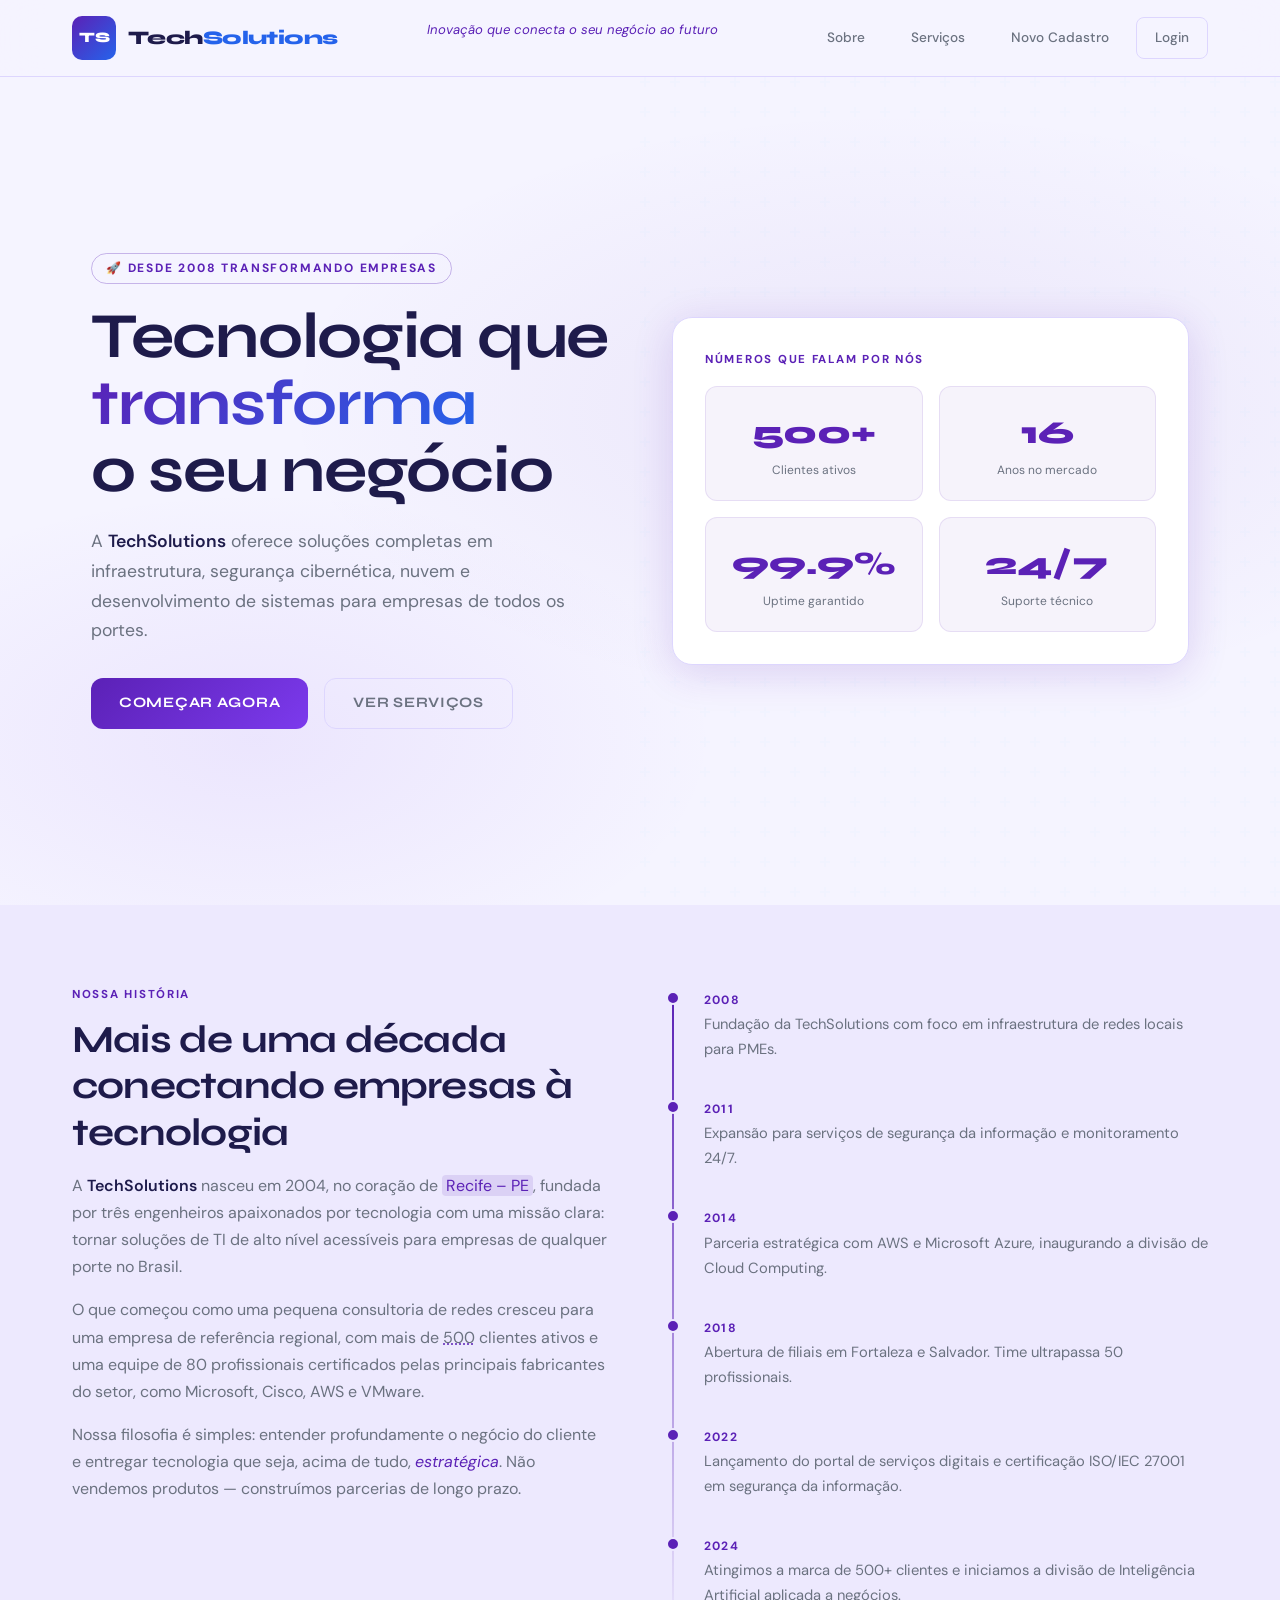
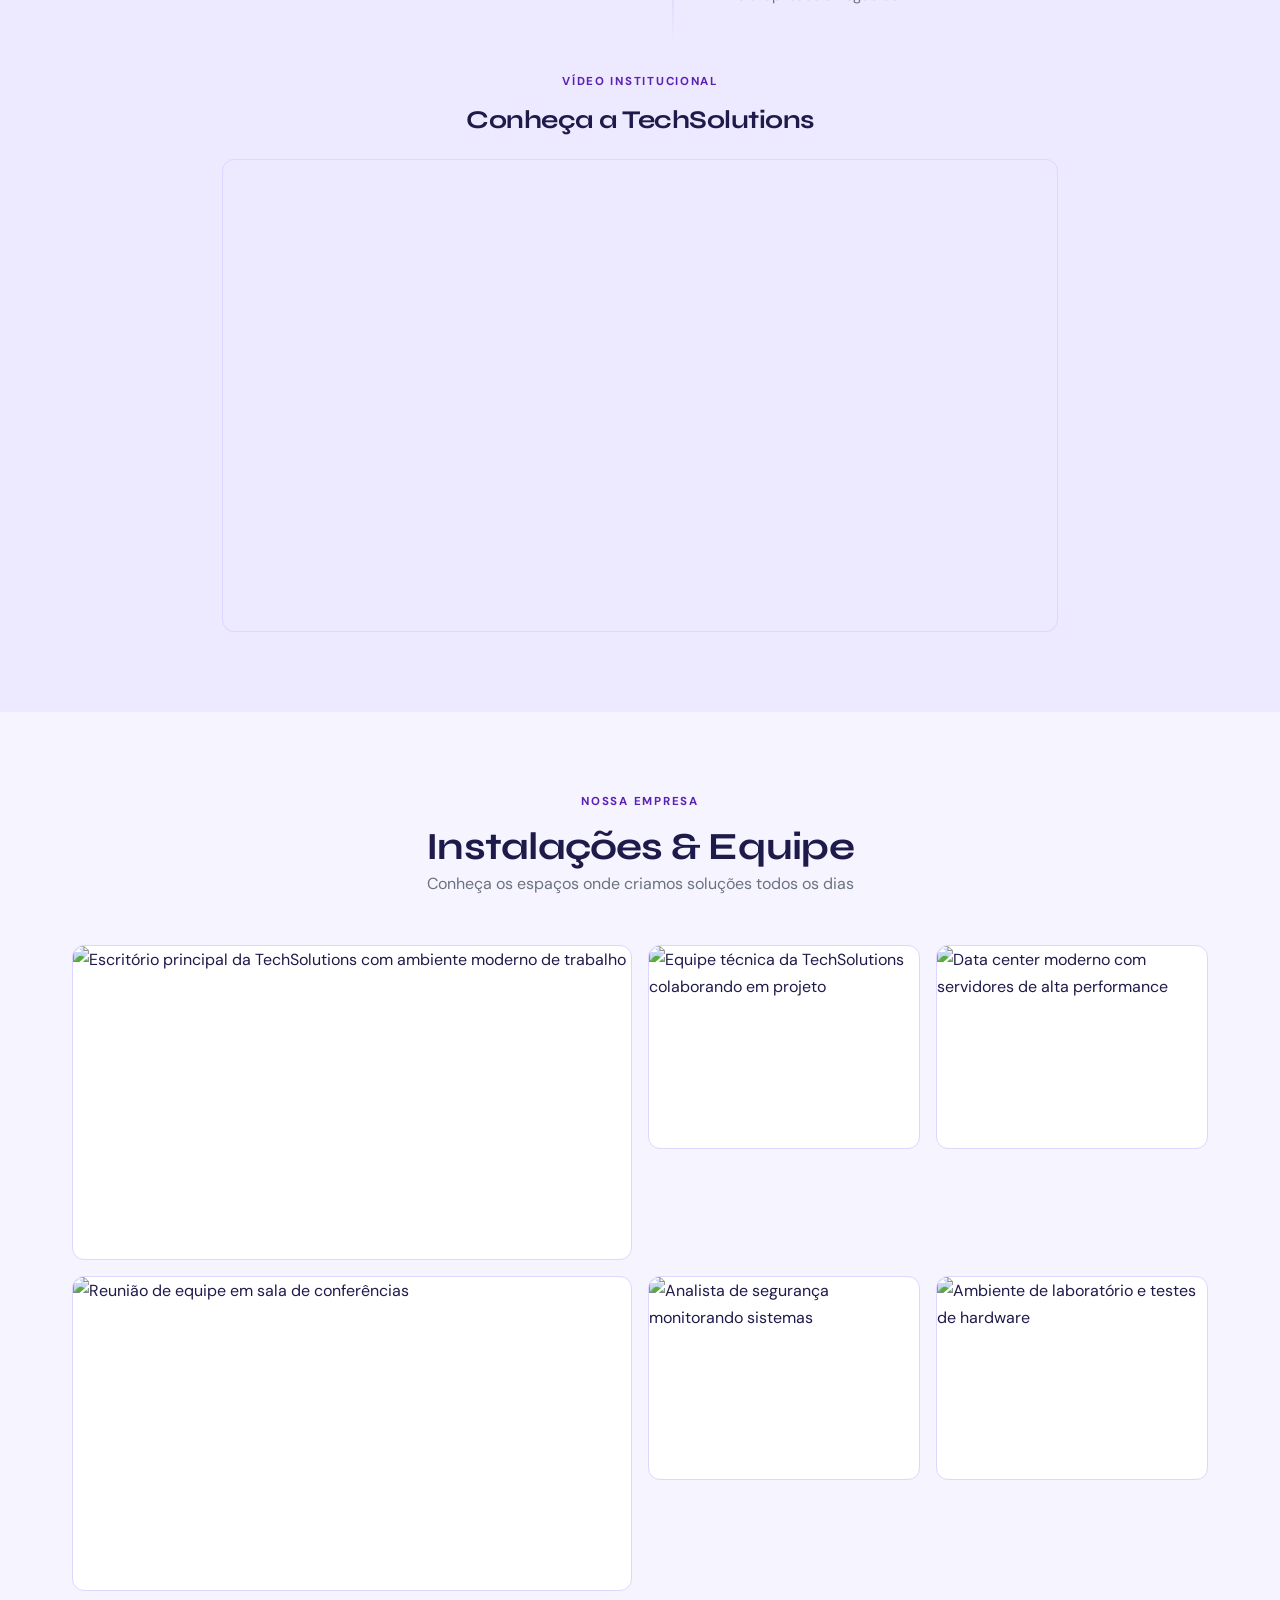
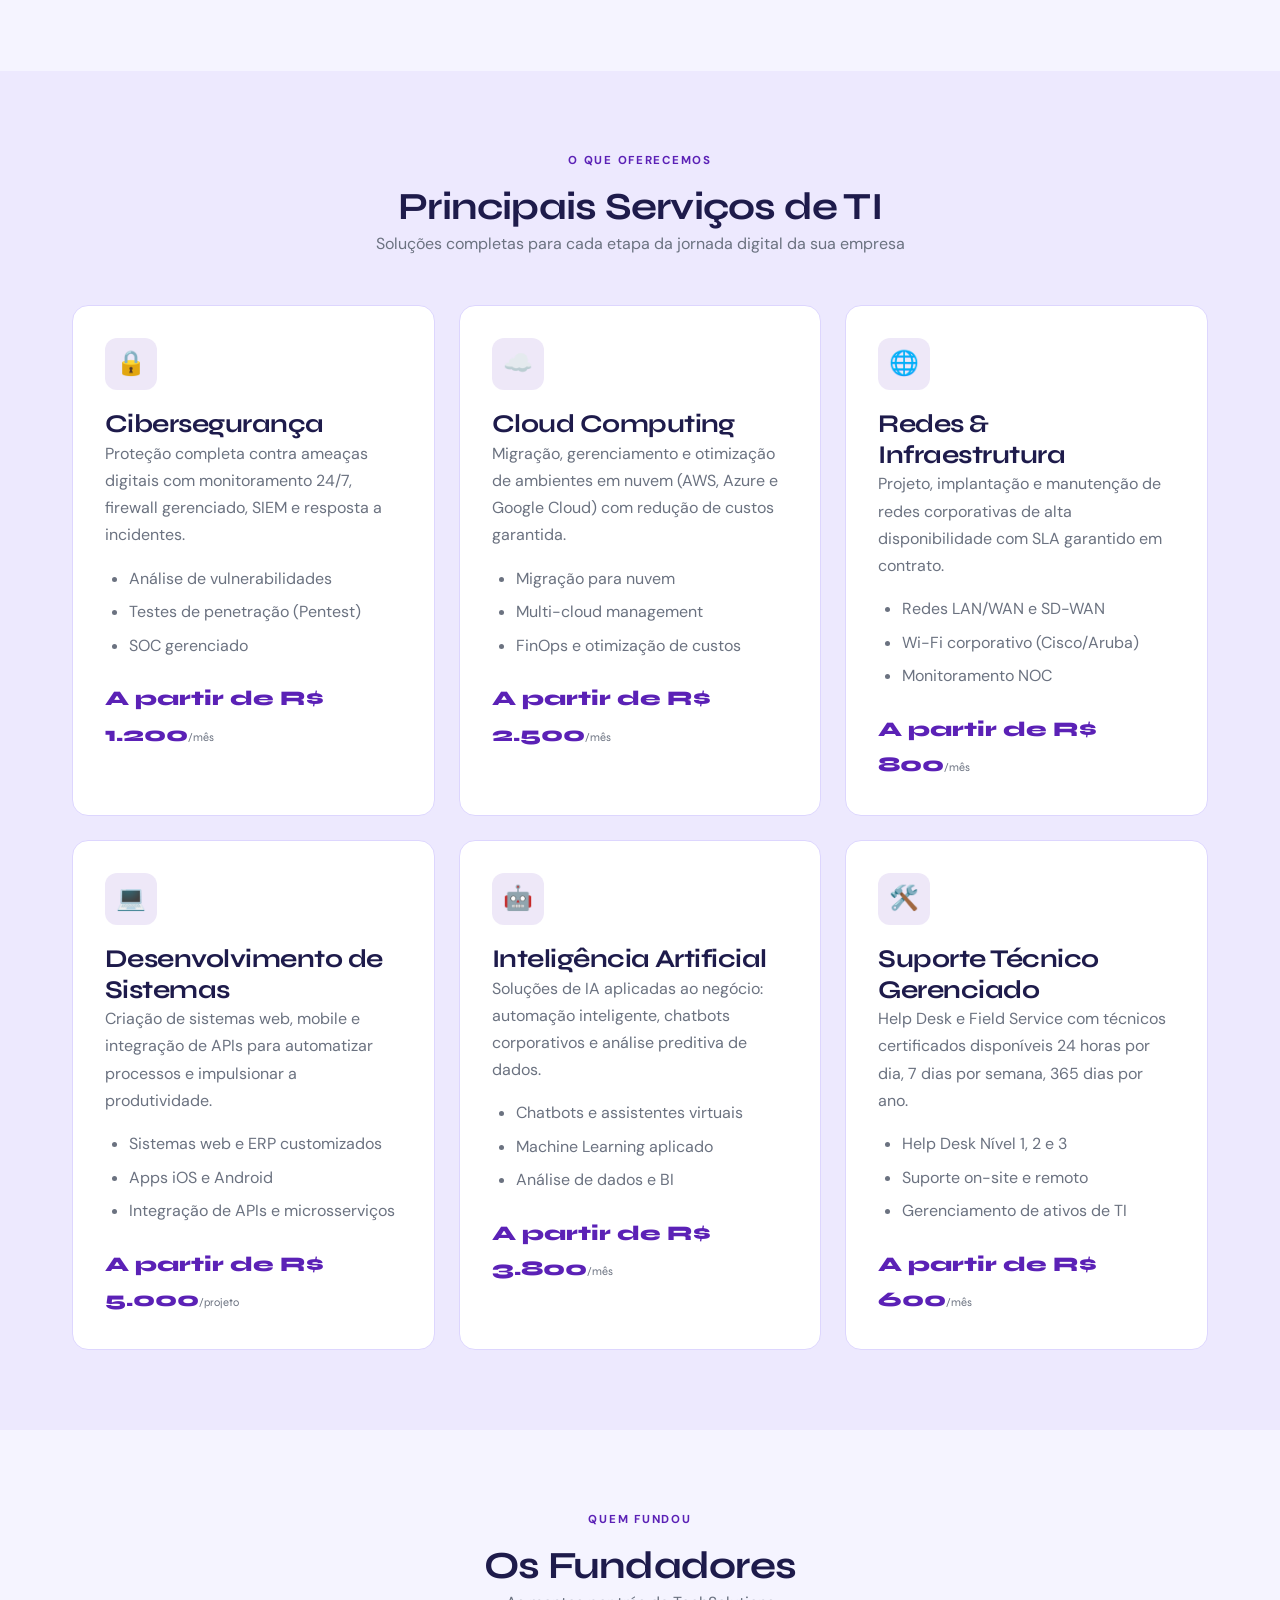
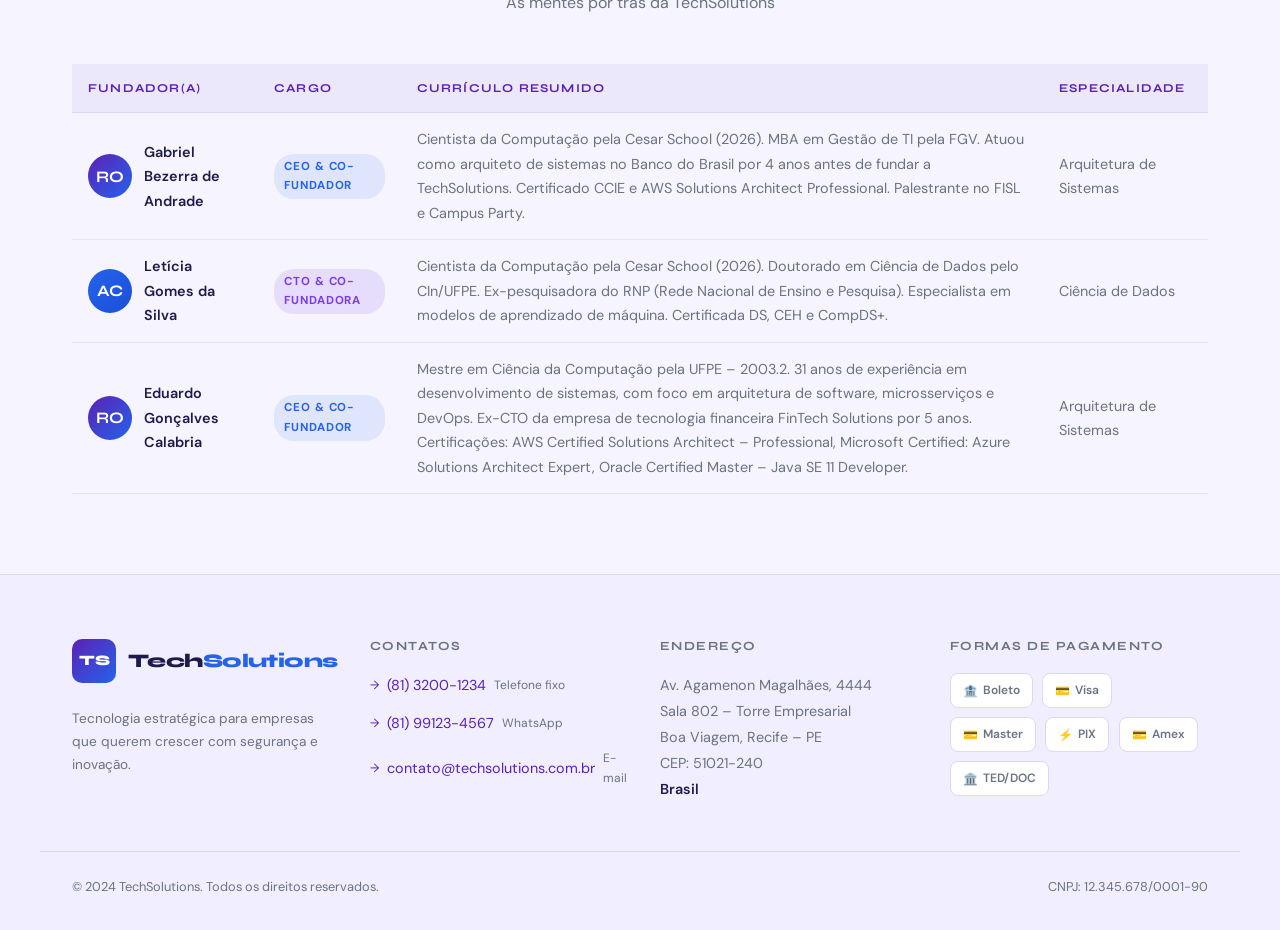
==== commit 8146140c: "Add files via upload" ====
--- a/projeto_site/index.html
+++ b/projeto_site/index.html
@@ -683,7 +683,7 @@
         <h2>Mais de uma década conectando empresas à tecnologia</h2>
         <p class="mt-2">
           A <strong>TechSolutions</strong> nasceu em 2004, no coração de
-          <mark>Recife – PE</mark>, fundada por dois engenheiros apaixonados por
+          <mark>Recife – PE</mark>, fundada por três engenheiros apaixonados por
           tecnologia com uma missão clara: tornar soluções de TI de alto nível
           acessíveis para empresas de qualquer porte no Brasil.
         </p>
